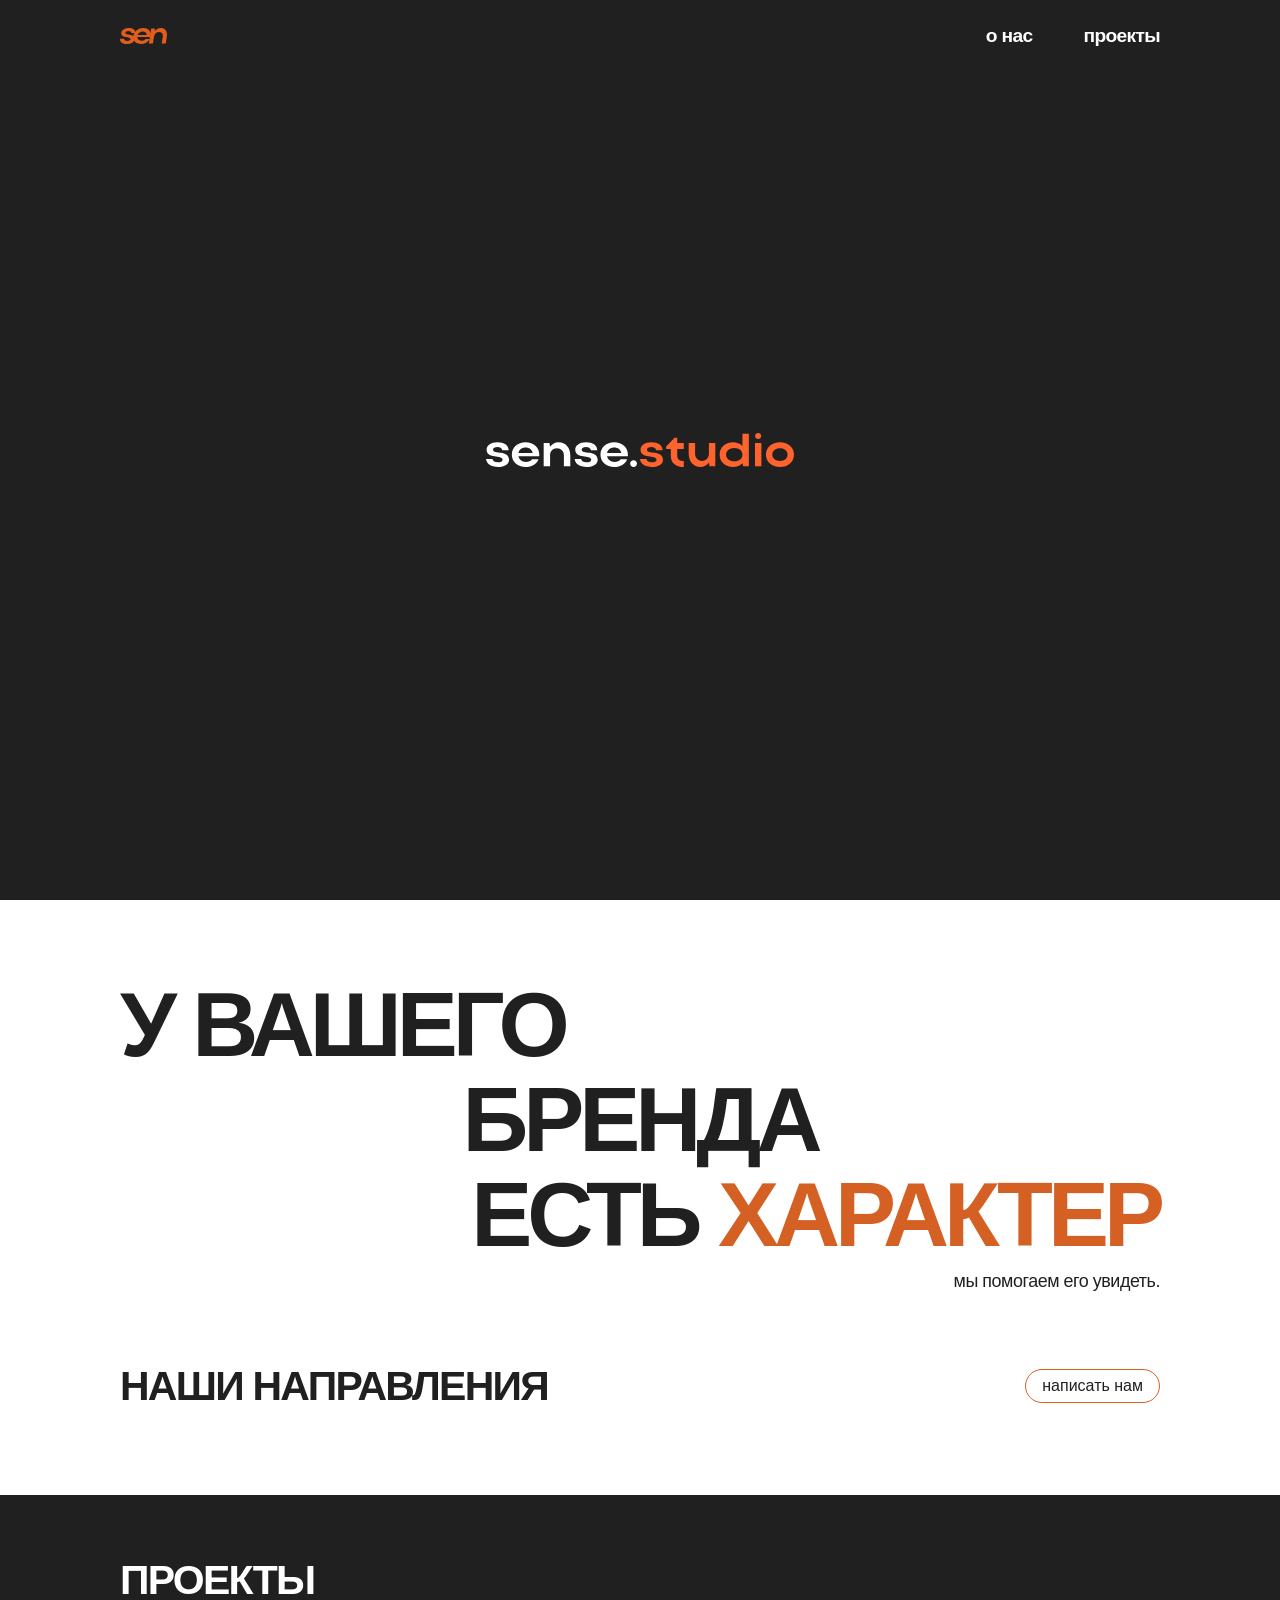
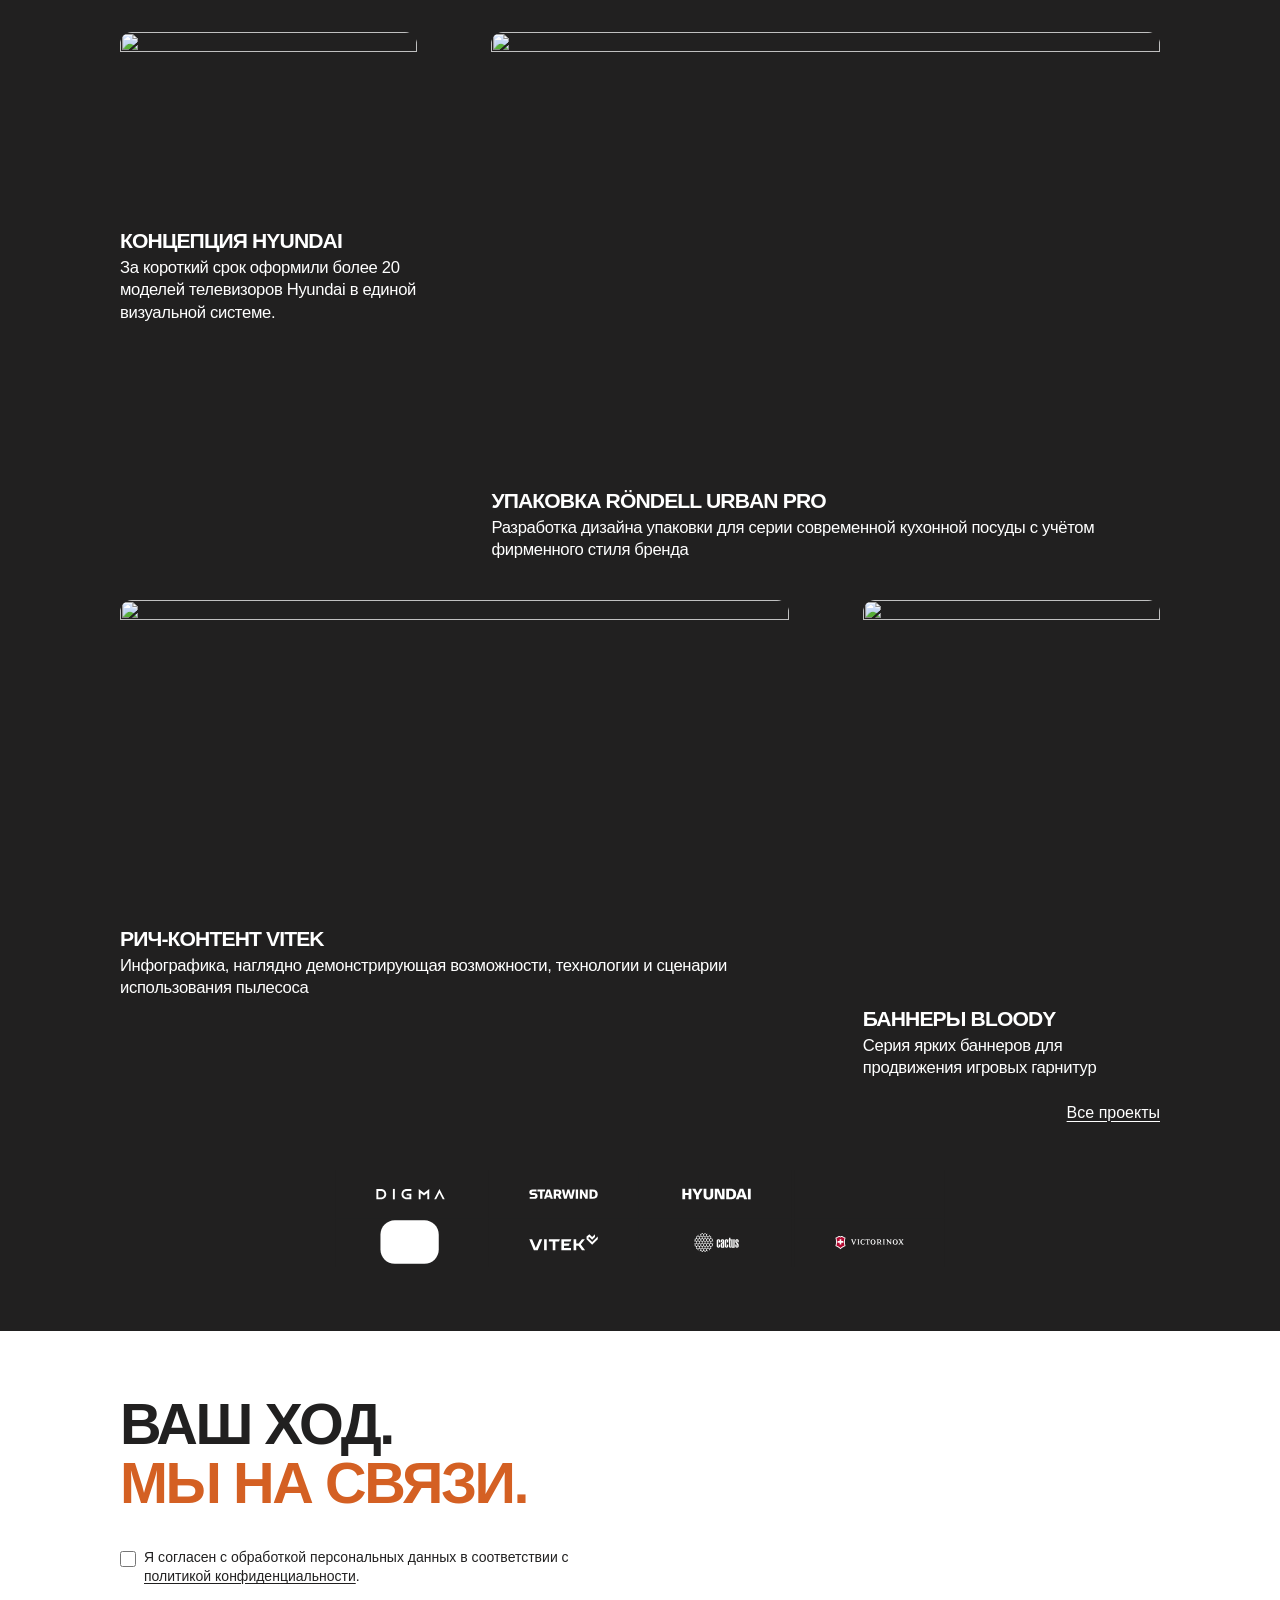
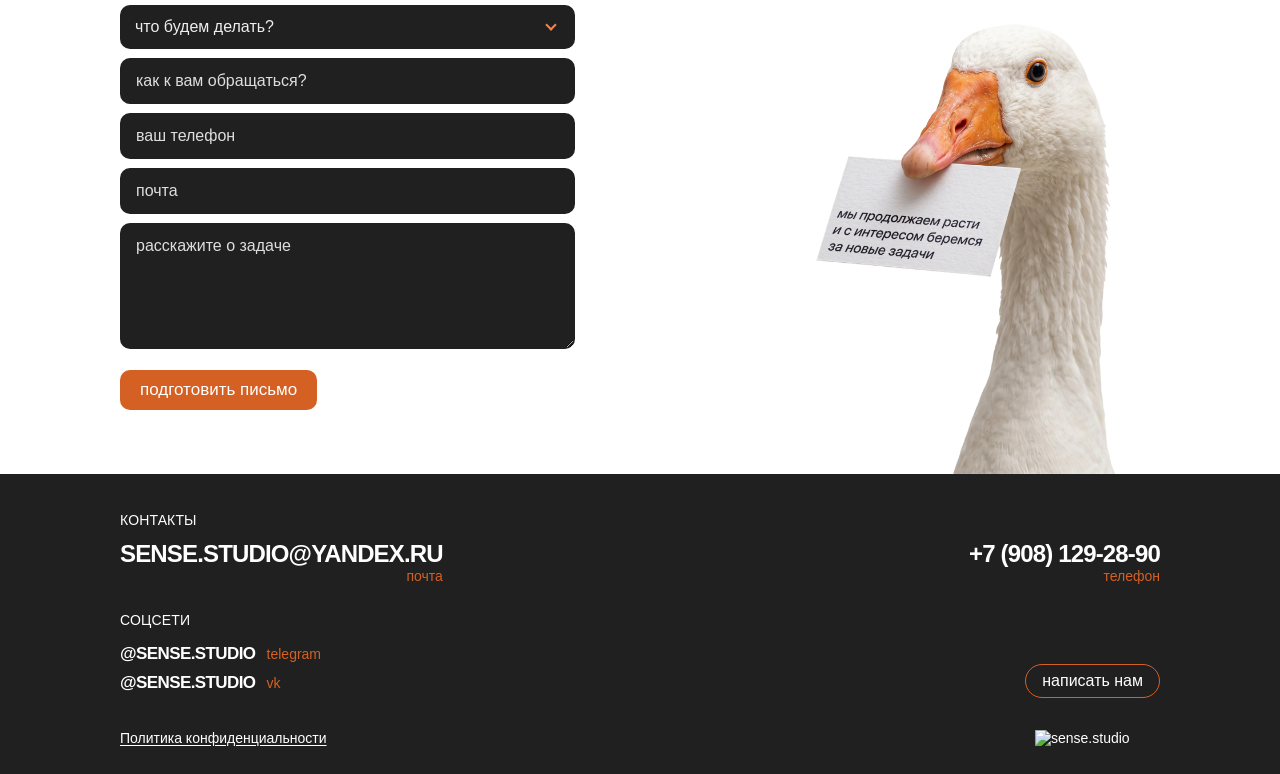
==== public/index.html @ 34e8b805 "Add project website" ====
<!doctype html>
<html lang="ru">
<head>
  <meta charset="utf-8">
  <meta name="viewport" content="width=device-width, initial-scale=1">
  <meta name="theme-color" content="#202020">
  <meta name="description" content="sense.studio — рекламный дизайн, инфографика, упаковка и визуальные коммуникации.">
  <title>sense.studio — дизайн-студия</title>
  <link rel="icon" href="assets/monogram.svg" type="image/svg+xml">
  <link rel="stylesheet" href="style.css">
  <link rel="stylesheet" href="/pages.css">
  <script type="module" src="/app.js"></script>
<link rel="stylesheet" href="/motion.css"><link rel="stylesheet" href="/controls-motion.css"><script type="module" src="/motion.js"></script></head>
<body>
  <main>
    <div class="hero" id="top">
      <header class="wrap topbar">
        <a href="#top" aria-label="sense.studio — в начало"><img class="monogram" src="assets/monogram.svg" alt="sen" width="72" height="32"></a>
        <nav aria-label="Основное меню"><a href="/about/">о нас</a><a href="/projects/">проекты</a></nav>
      </header>
      <h1><img class="wordmark" src="assets/wordmark.svg" width="333" height="56" alt="sense.studio"></h1>
    </div>

    <section class="wrap introduction" id="studio" aria-label="О студии">
      <h2>
        <span class="statement-line"><span class="statement-phrase">У вашего</span></span>
        <span class="statement-line"><span class="statement-phrase">бренда</span></span>
        <span class="statement-line"><span class="statement-phrase">есть <em>характер</em></span></span>
      </h2>
      <p class="statement-caption"><span class="statement-phrase">мы помогаем его увидеть.</span></p>
    </section>

    <section class="wrap directions" aria-labelledby="directions-title">
      <div class="section-head"><h2 id="directions-title">Наши направления</h2><a class="pill" href="#contact" data-open-contact>написать нам</a></div>
      <div class="service-grid" id="service-list"></div>
    </section>

    <section class="projects dark" id="projects" aria-labelledby="projects-title">
      <div class="wrap"><h2 id="projects-title">Проекты</h2>
        <div class="project-grid"><article class="project"><a href="/projects/hyundai/"><span class="project-cover"><img loading="lazy" src="/assets/hyundai.webp" alt="" width="1350" height="844"></span><h3>Концепция Hyundai</h3></a><p>За короткий срок оформили более 20 моделей телевизоров Hyundai в единой визуальной системе.</p></article><article class="project"><a href="/projects/rondell/"><span class="project-cover"><img loading="lazy" src="/assets/rondell.webp" alt="" width="1350" height="900"></span><h3>Упаковка Röndell Urban Pro</h3></a><p>Разработка дизайна упаковки для серии современной кухонной посуды с учётом фирменного стиля бренда</p></article><article class="project"><a href="/projects/vitek/"><span class="project-cover"><img loading="lazy" src="/assets/vitek.webp" alt="" width="1350" height="637"></span><h3>Рич-контент VITEK</h3></a><p>Инфографика, наглядно демонстрирующая возможности, технологии и сценарии использования пылесоса</p></article><article class="project"><a href="/projects/bloody/"><span class="project-cover"><img loading="lazy" src="/assets/bloody.webp" alt="" width="958" height="1276"></span><h3>Баннеры Bloody</h3></a><p>Серия ярких баннеров для продвижения игровых гарнитур</p></article></div><a class="all-projects" href="/projects/">Все проекты</a>
        <img class="partners" src="assets/partners.svg" width="837" height="128" loading="lazy" alt="DIGMA, Starwind, Hyundai, Röndell, Parker, Vitek, Cactus, Victorinox">
      </div>
    </section>

    <section id="contact" class="contact">
      <div class="wrap contact-inner">
        <h2>Ваш ход.<br><em>Мы на связи.</em></h2>
        <form id="brief">
          <label class="consent"><input type="checkbox" required> <span>Я согласен с обработкой персональных данных в соответствии с <a href="/privacy/" target="_blank" rel="noopener">политикой конфиденциальности</a>.</span></label>
          <div class="service-picker" id="picker">
            <span class="sr-only" id="picker-label">Что будем делать?</span>
            <button type="button" class="picker-trigger" id="picker-trigger" role="combobox" aria-labelledby="picker-label picker-value" aria-controls="service-options" aria-expanded="false" aria-required="true"><span id="picker-value">что будем делать?</span><span class="picker-chevron" aria-hidden="true"></span></button>
            <input id="service" type="hidden" name="service">
            <ul id="service-options" role="listbox" aria-labelledby="picker-label" hidden></ul>
          </div><span class="field-error" id="service-error" role="alert" hidden>Выберите направление</span>
          <label><span class="sr-only">Имя</span><input name="name" autocomplete="name" placeholder="как к вам обращаться?" required></label>
          <label><span class="sr-only">Телефон</span><input name="phone" type="tel" autocomplete="tel" placeholder="ваш телефон"></label>
          <label><span class="sr-only">Почта</span><input name="email" type="email" autocomplete="email" placeholder="почта" required></label>
          <label><span class="sr-only">Задача</span><textarea name="message" rows="5" placeholder="расскажите о задаче" required></textarea></label>
          <button class="send" type="submit">подготовить письмо</button>
          <div class="email-draft" id="draft" hidden aria-live="polite">
            <a class="pill" id="open-email" href="mailto:sense.studio@yandex.ru">открыть в почте</a>
            <button type="button" class="pill" id="copy-email">скопировать текст</button>
          </div>
        </form>
        <img class="goose" src="assets/goose.webp" alt="Гусь с запиской о новых задачах" width="345" height="501" loading="lazy">
      </div>
    </section>
  </main>

  <footer class="dark"><div class="wrap"><p>Контакты</p><div class="contacts"><a href="mailto:sense.studio@yandex.ru">sense.studio@yandex.ru<small>почта</small></a><a href="tel:+79081292890">+7 (908) 129-28-90<small>телефон</small></a></div>
 <div class="foot-actions"><div><p>Соцсети</p><span class="social-line">@sense.studio <small>Telegram</small></span><span class="social-line">@sense.studio <small>VK</small></span></div><a class="pill" href="#contact" data-open-contact>написать нам</a></div>
 <div class="foot-base"><a href="/privacy/">Политика конфиденциальности</a><a href="/" aria-label="На главную"><img src="/assets/wordmark.svg" alt="sense.studio"></a></div></div></footer>

  <dialog id="detail" aria-labelledby="detail-title">
    <form method="dialog"><button class="close" aria-label="Закрыть">×</button></form>
    
    <div class="detail-body"><h2 id="detail-title"></h2><p id="detail-text"></p><div class="service-columns" id="detail-groups"></div><a class="pill" href="#contact" id="detail-contact">обсудить задачу</a></div>
  </dialog>
<dialog id="contact-popup" aria-labelledby="popup-title"><form method="dialog"><button class="close" aria-label="Закрыть">×</button></form><h2 id="popup-title">Ваш ход.<br><em>Мы на связи.</em></h2><div id="popup-form"></div><img class="popup-goose" src="/assets/goose.webp" alt="" width="1120" height="1608"></dialog>
</body>
</html>
---- public/style.css ----
:root {
  --ink: #212020;
  --orange: #d46023;
  --paper: #fff;
  --content: 1040px;
  --gap: clamp(12px, 1.8vw, 22px);
  font-family: -apple-system, BlinkMacSystemFont, "Helvetica Neue", Arial, sans-serif;
  color: var(--ink);
  background: var(--paper);
  scroll-behavior: smooth;
}
* { box-sizing: border-box }
body, h1, h2, h3, p, figure { margin: 0 }
img { display: block; max-width: 100%; height: auto }
button, input, textarea { font: inherit }
button { cursor: pointer; color: inherit }
a { color: inherit; text-decoration: none }
:focus-visible { outline: 2px solid #ec8b53; outline-offset: 3px }
[hidden] { display: none !important }
.wrap { width: min(84%, var(--content)); margin-inline: auto }
.dark, .hero { color: white; background: var(--ink) }
em { color: var(--orange); font-style: normal }
h1, h2, h3, .service-title { letter-spacing: -.042em; line-height: 1.03 }
h2, h3, .service-title { text-transform: uppercase }
h2 { font-size: clamp(28px, 3.2vw, 45px) }
.hero { position: relative; height: 100vh; height: 100dvh; display: grid; place-items: center }
.topbar, .site-header { display: flex; align-items: center; justify-content: space-between }
.topbar { position: absolute; inset: 25px 0 auto }
.site-header { min-height: 85px }
.monogram { width: clamp(37px, 3.7vw, 51px) }
nav { display: flex; align-items: center; gap: clamp(20px, 4vw, 55px); font-size: clamp(16px, 1.5vw, 21px); font-weight: 600; letter-spacing: -.035em }
nav a:hover, footer a:hover, .all-projects:hover { color: var(--orange) }
.wordmark { width: clamp(180px, 24vw, 330px) }
.introduction {
  padding-block: clamp(52px, 6vw, 83px) clamp(44px, 5.7vw, 75px);
  view-timeline-name: --statement;
}
.introduction h2 {
  display: grid;
  font-size: clamp(57px, 7.15vw, 98px);
  line-height: 1.04;
  font-weight: 790;
  letter-spacing: -.055em;
}
.statement-line, .statement-caption { clip-path: inset(0 -.12em) }
.statement-line { justify-self: start; --start: .06; --end: .26 }
.statement-line:nth-child(2) { justify-self: center; --start: .19; --end: .40 }
.statement-line:nth-child(3) { justify-self: end; --start: .33; --end: .55 }
.statement-caption {
  margin-top: .5em;
  text-align: right;
  font-size: clamp(15px, 1.4vw, 19px);
  letter-spacing: -.025em;
  --start: .47;
  --end: .59;
}
.statement-phrase { display: block }
@keyframes statement-rise {
  from { transform: translateY(105%); opacity: 0 }
  to { transform: translateY(0); opacity: 1 }
}
@media screen and (prefers-reduced-motion: no-preference) {
  @supports ((animation-timeline: --statement) and (animation-range: cover 6% cover 26%)) {
    .statement-phrase {
      animation: statement-rise 1s cubic-bezier(.22,.7,.25,1) both;
      animation-timeline: --statement;
      animation-range: cover calc(var(--start) * 100%) cover calc(var(--end) * 100%);
    }
  }
  .introduction.scroll-fallback .statement-phrase {
    animation: statement-rise 1s cubic-bezier(.22,.7,.25,1) both paused;
    animation-delay: calc(-1s * (var(--scroll) - var(--start)) / (var(--end) - var(--start)));
  }
}
.section-head { display: flex; align-items: center; justify-content: space-between; gap: 12px; margin-bottom: 24px }
.pill { display: inline-flex; align-items: center; justify-content: center; padding: 6px 16px; background: transparent; color: inherit; border: 1px solid var(--orange); border-radius: 100vmax; font-size: 16px; line-height: 1.25; white-space: nowrap }
.pill:hover, .send:hover { background: #ad481e; color: white }
.pill:focus-visible { outline: none; background: var(--orange); color: white }
.directions { padding-bottom: clamp(42px, 5vw, 70px) }
.service-grid { display: grid; grid-template-columns: repeat(100, minmax(0, 1fr)); row-gap: var(--gap) }
.service { border: 0; text-align: left; background: var(--ink); color: white; padding: 0; overflow: hidden; border-radius: 12px; display: flex; justify-content: space-between; height: clamp(118px, 13vw, 160px); grid-column: span 51 }
.service:nth-child(2) { grid-column: 54 / 101 }
.service:nth-child(3) { grid-column: 1 / 42 }
.service:nth-child(4) { grid-column: 45 / 101 }
.service:nth-child(5) { grid-column: 1 / 101 }
.service:nth-child(6) { grid-column: 1 / 51 }
.service:nth-child(7) { grid-column: 54 / 101 }
.service img { width: min(35%,130px); height: 100%; object-fit: cover; background: #eee }
.service-label { display: flex; flex-direction: column; justify-content: space-between; min-width: 0; padding: clamp(12px, 1.5vw, 20px) }
.service-title { font-size: clamp(18px, 2.25vw, 31px); font-weight: 700 }
.more { font-size: 16px; color: #ddd }
.more span { color: #e5844d }
.service:hover .more { color: white }
.projects { padding: clamp(40px, 5vw, 66px) 0 }
.project-grid { display: grid; grid-template-columns: repeat(14, minmax(0, 1fr)); gap: 38px 0; margin-top: 30px }
.project { grid-column: 1 / 5; min-width: 0 }
.project:nth-child(2) { grid-column: 6 / 15 }
.project:nth-child(3) { grid-column: 1 / 10 }
.project:nth-child(4) { grid-column: 11 / 15 }
.project a { display: block }
.project img { width: 100%; border-radius: 12px }
.project h3 { margin-top: 13px; font-size: clamp(17px, 1.65vw, 23px) }
.project a:hover h3 { text-decoration: underline; text-underline-offset: .15em }
.project p { margin-top: 5px; font-size: clamp(15px, 1.3vw, 17px); line-height: 1.34; letter-spacing: -.02em }
.all-projects { display: table; margin: 24px 0 0 auto; text-decoration: underline; text-underline-offset: .2em }
.partners { width: min(76%, 610px); margin: clamp(28px, 4vw, 48px) auto 0 }
.contact-inner { position: relative; padding-top: clamp(44px, 5vw, 70px); padding-bottom: clamp(45px, 5vw, 75px) }
.contact h2, #contact-popup h2 { font-size: clamp(37px, 4.5vw, 62px); margin-bottom: .6em }
#brief { position: relative; z-index: 1; width: min(58%, 455px); display: grid; gap: 9px; justify-items: start; font-size: 16px }
#brief label, .service-picker { width: 100% }
input:not([type=checkbox],[type=hidden]), textarea, .picker-trigger { display: block; width: 100%; padding: 12px 15px; color: white; background: var(--ink); border: 1px solid transparent; border-radius: 10px; outline: none; font-size: 16px; line-height: 1.25 }
input:not([type=checkbox]):focus-visible, textarea:focus-visible { border-color: var(--orange); outline: none }
textarea { resize: vertical; min-height: 100px }
input::placeholder, textarea::placeholder { color: #dedede; opacity: 1 }
.consent { display: flex; align-items: flex-start; gap: 8px; margin: 0 0 9px; font-size: 14px; line-height: 1.4 }
.consent input { margin: 3px 0 0; width: 16px; height: 16px; flex: none; accent-color: var(--orange) }
.consent a, .foot-base > a:first-child { text-decoration: underline; text-underline-offset: .15em }
.service-picker { position: relative }
.picker-trigger { display: flex; align-items: center; justify-content: space-between; text-align: left; color: #eee; border: 0 }
.picker-chevron { width: 8px; height: 8px; margin: -4px 5px 0 12px; border-right: 2px solid #f48648; border-bottom: 2px solid #f48648; transform: rotate(45deg) }
.picker-trigger:focus-visible { outline: 2px solid var(--orange); outline-offset: -2px }
.service-picker.open { z-index: 3 }
.service-picker.open .picker-trigger { border-radius: 10px 10px 0 0; outline: 0 }
.service-picker.open .picker-chevron { transform: rotate(225deg); margin-top: 3px }
#service-options { position: absolute; z-index: 4; left: 0; right: 0; top: calc(100% - 1px); list-style: none; background: var(--ink); color: #fff; padding: 2px 6px 7px; margin: 0; border-radius: 0 0 10px 10px; max-height: min(335px, 41svh); overflow-y: auto; overscroll-behavior: contain; scrollbar-width: thin; box-shadow: 0 12px 18px rgb(0 0 0 / 18%) }
#service-options li { display: flex; align-items: center; justify-content: space-between; gap: 8px; padding: 9px; border-radius: 5px; cursor: pointer }
#service-options li.active { background: #3a3837 }
#service-options li[aria-selected=true]::after { content: '✓'; color: #ff9a61 }
.field-error { color: #a43008; font-size: 14px }
.send { background: var(--orange); border: 0; border-radius: 10px; color: white; padding: 10px 20px; font-size: 17px; margin-top: 12px }
.email-draft { display: flex; flex-wrap: wrap; gap: 8px }
.goose { position: absolute; width: min(40%, 320px); bottom: 0; right: 3% }
footer { padding: 38px 0 28px }
footer p { text-transform: uppercase; margin-bottom: 12px; font-size: 14px; letter-spacing: .01em }
.contacts, .foot-actions, .foot-base { display: flex; align-items: start; gap: 22px; justify-content: space-between }
.contacts a, .social-line { text-transform: uppercase; font-weight: 650; font-size: clamp(17px, 1.9vw, 24px); letter-spacing: -.035em }
.contacts small, .social-line small { color: var(--orange); text-transform: lowercase; font-weight: 400; font-size: 14px; letter-spacing: 0 }
.contacts small { display: block; text-align: right }
.social-line { display: block; font-size: 17px; line-height: 1.7 }
.social-line small { margin-left: .5em }
.foot-actions { align-items: end; margin-top: 28px }
.foot-base { align-items: center; margin-top: 32px; font-size: 14px }
.foot-base img { width: 125px }
.light-footer { color: var(--ink); background: white }
dialog { width: min(660px, calc(100% - 28px)); max-height: 90svh; overflow-y: auto; padding: 0; background: var(--ink); color: white; border: 0; border-radius: 14px }
dialog::backdrop { background: rgb(0 0 0 / 58%) }
body:has(dialog[open]) { overflow: hidden }
.close { position: absolute; z-index: 3; right: 12px; top: 9px; width: 42px; height: 42px; padding: 0; font-size: 32px; font-weight: 300; line-height: 1; background: transparent; color: var(--orange); border: 0 }
.detail-body { padding: clamp(20px, 3.3vw, 40px) }
.detail-body > h2 { font-size: clamp(23px, 2.4vw, 34px); padding-right: 32px; color: #f27b3e }
.detail-body > p { margin: 16px 0 22px; font-size: 16px; line-height: 1.4; color: #ddd }
.service-columns { display: grid; grid-template-columns: 1fr 1fr; gap: 22px 18px }
.service-columns h3 { font-size: 17px; line-height: 1.15; letter-spacing: -.02em }
.service-columns ul { padding-inline-start: 1.2em; margin: 8px 0 0; font-size: 15px; line-height: 1.45 }
.detail-body .pill { margin-top: 24px }
#contact-popup { background: white; color: var(--ink); padding: clamp(20px, 3vw, 34px); width: min(760px, calc(100% - 28px)) }
#contact-popup h2 { font-size: clamp(31px, 3.3vw, 43px) }
#contact-popup #brief { width: 65% }
.popup-goose { position: absolute; bottom: 0; right: 0; width: 32%; pointer-events: none }
.sr-only { position: absolute; width: 1px; height: 1px; padding: 0; margin: -1px; overflow: hidden; clip-path: inset(50%); white-space: nowrap }
@media (max-width: 680px) {
  .wrap { width: 90% }
  .topbar { top: 14px }
  .site-header { min-height: 60px }
  nav { font-size: 16px; gap: 16px }
  .monogram { width: 35px }
  .wordmark { width: min(56vw, 260px) }
  .introduction { padding: 44px 0 }
  .introduction h2 { font-size: clamp(34px, 10.6vw, 68px) }
  .section-head { flex-wrap: wrap; gap: 9px }
  .section-head h2 { font-size: clamp(23px, 5.6vw, 33px) }
  .section-head .pill { font-size: 14px; padding: 5px 11px }
  .service-grid { grid-template-columns: 1fr 1fr; gap: 8px }
  .service:nth-child(n) { grid-column: auto; height: clamp(100px, 23vw, 135px); border-radius: 8px }
  .service:nth-child(5) { grid-column: span 2 }
  .service-label { padding: 9px }
  .service-title { font-size: clamp(14px, 3.6vw, 21px); overflow-wrap: anywhere }
  .service img { width: 28% }
  .more { font-size: 13px }
  .project-grid { grid-template-columns: 1fr 1fr; gap: 22px 12px }
  .project:nth-child(n) { grid-column: auto }
  .project h3 { font-size: 16px }
  .project p { font-size: 14px }
  .partners { width: 86%; margin-top: 28px }
  .contact-inner { padding-bottom: 0 }
  #brief, #contact-popup #brief { width: 100% }
  .goose { position: static; width: 37%; margin: 10px 0 0 auto }
  .popup-goose { display: none }
  .contacts { flex-direction: column; gap: 12px }
  .contacts small { text-align: left }
  .foot-base { flex-wrap: wrap }
  .service-columns { grid-template-columns: 1fr }
}
@media (prefers-reduced-motion: reduce) { :root { scroll-behavior: auto } }
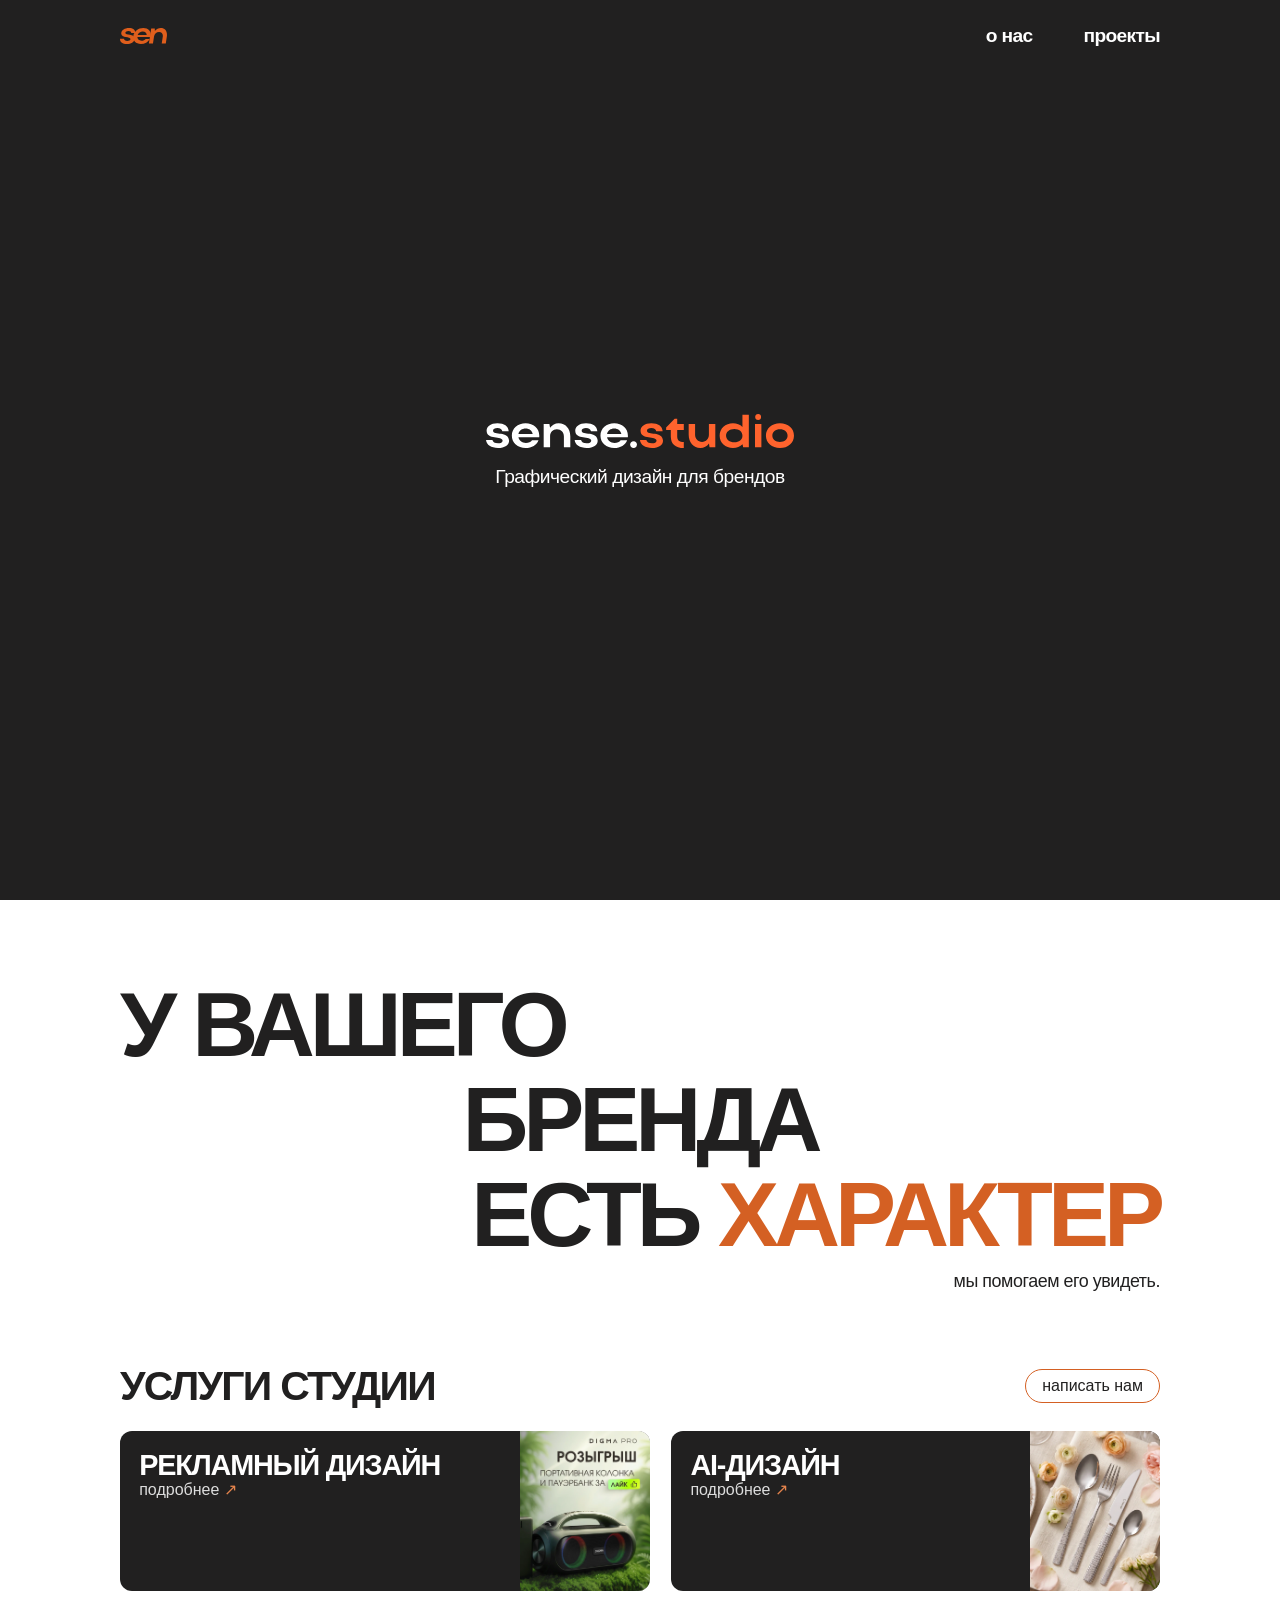
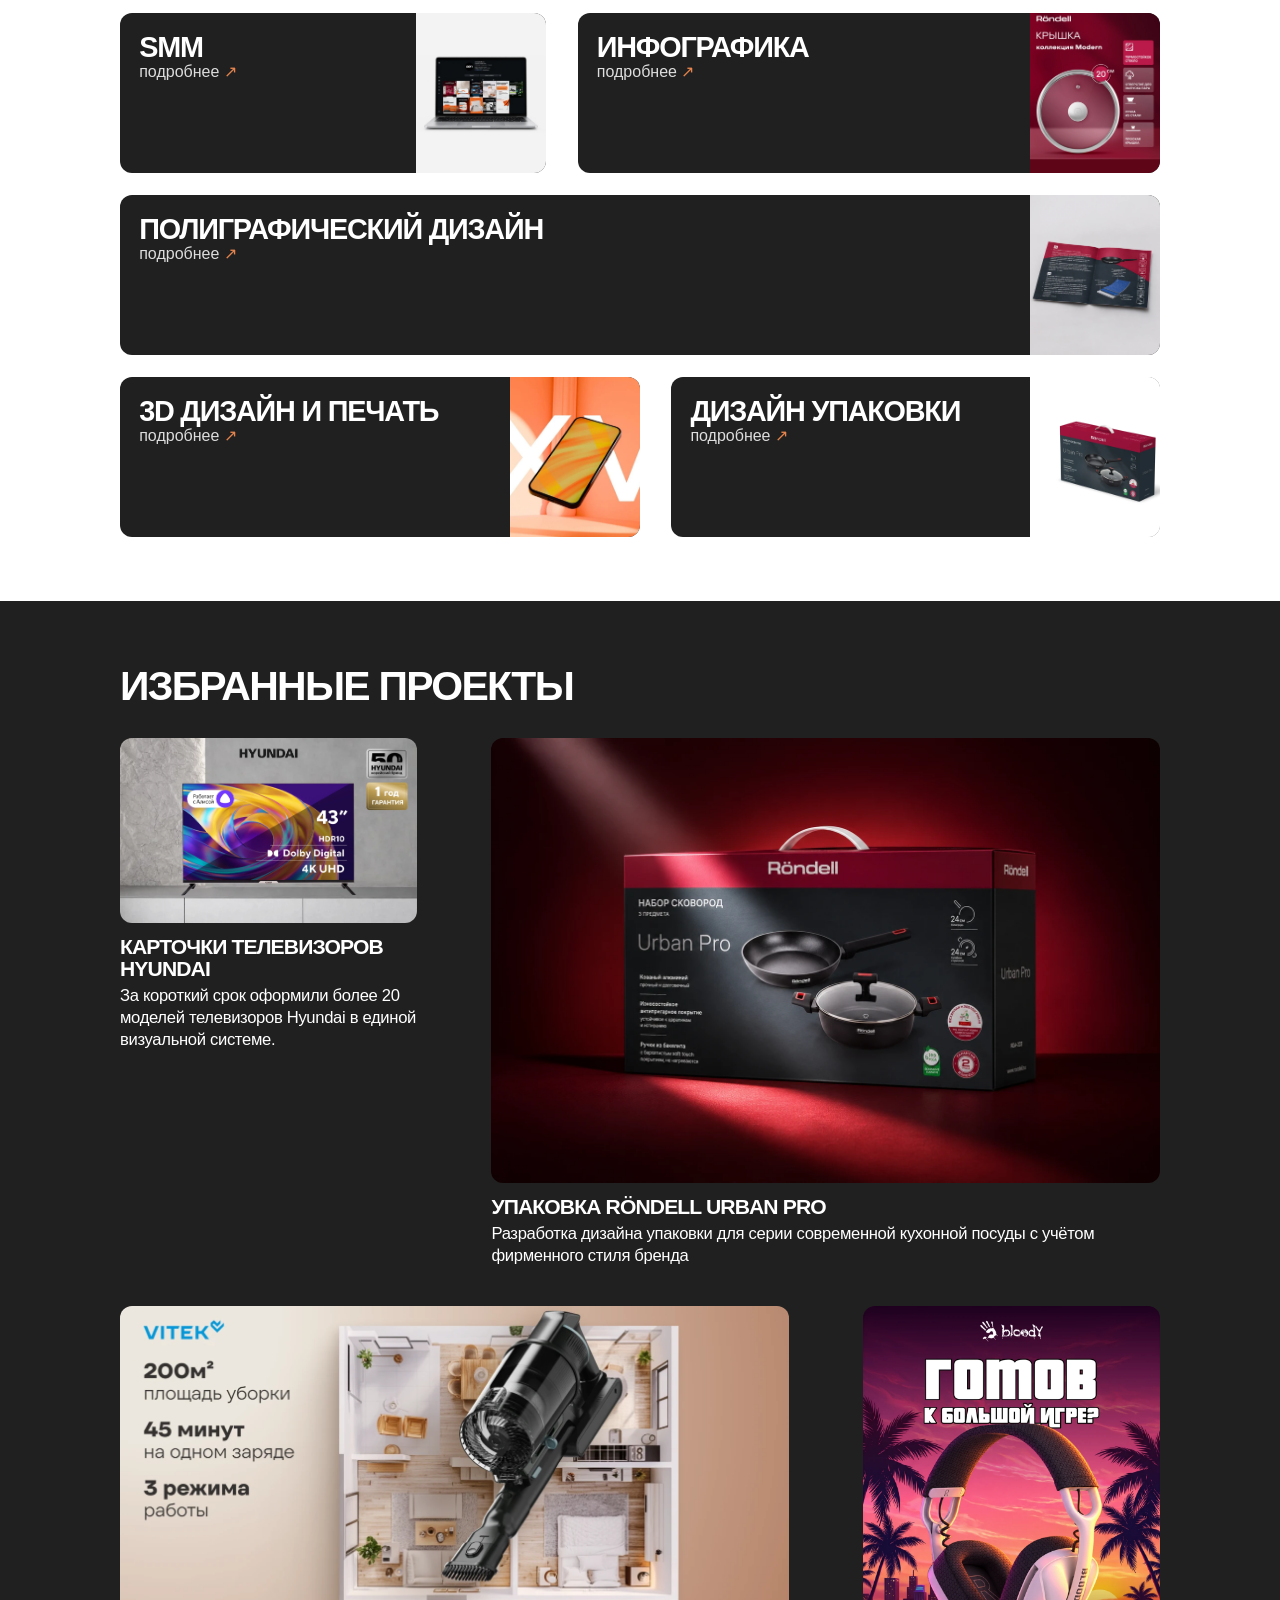
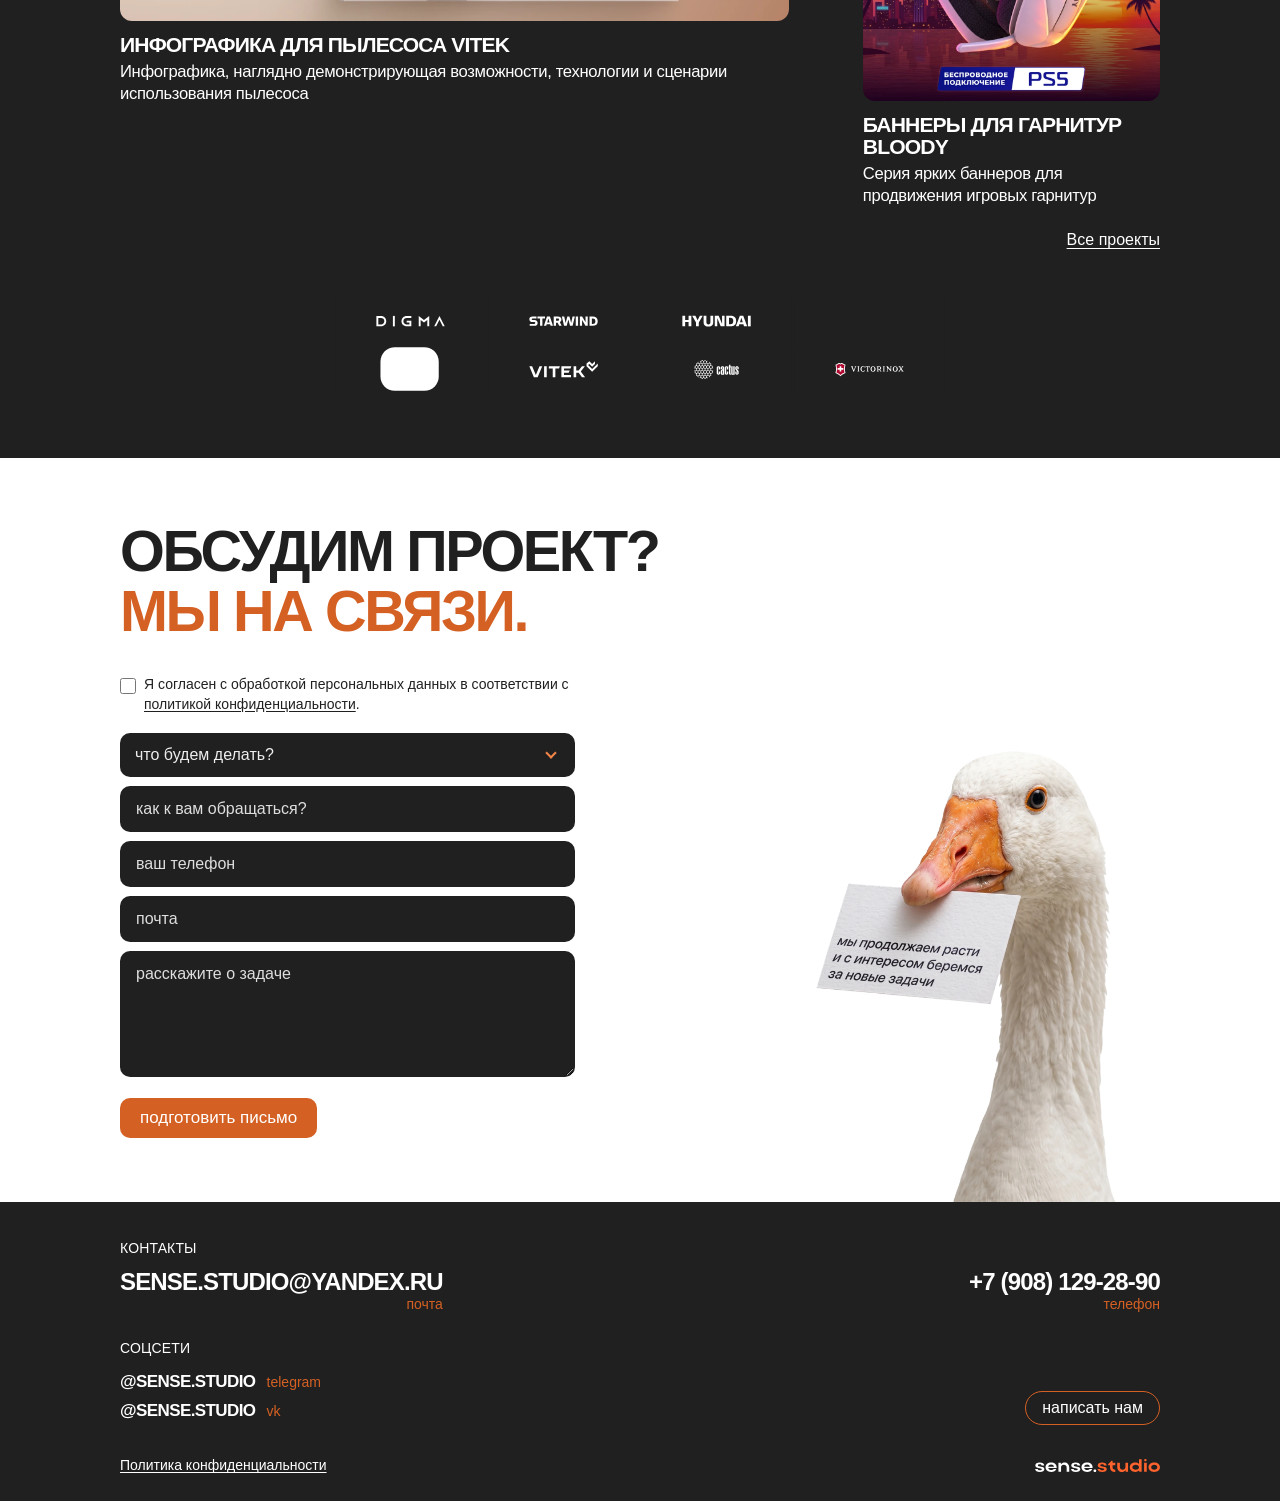
==== commit b6b0be8c: "Publish the current site on GitHub Pages from main" ====
--- a/public/index.html
+++ b/public/index.html
@@ -4,21 +4,46 @@
   <meta charset="utf-8">
   <meta name="viewport" content="width=device-width, initial-scale=1">
   <meta name="theme-color" content="#202020">
-  <meta name="description" content="sense.studio — рекламный дизайн, инфографика, упаковка и визуальные коммуникации.">
-  <title>sense.studio — дизайн-студия</title>
+  <title>Графический дизайн для брендов — sense.studio</title>
+  <meta name="description" content="Разрабатываем упаковку и фирменный стиль, оформляем рекламу и карточки для маркетплейсов. Посмотрите работы sense.studio и обсудите свой проект с командой.">
+  <link rel="canonical" href="https://sensestudio.ru/">
+  <meta property="og:type" content="website">
+  <meta property="og:locale" content="ru_RU">
+  <meta property="og:site_name" content="sense.studio">
+  <meta property="og:url" content="https://sensestudio.ru/">
+  <meta property="og:title" content="Графический дизайн для брендов — sense.studio">
+  <meta property="og:description" content="Разрабатываем упаковку и фирменный стиль, оформляем рекламу и карточки для маркетплейсов. Посмотрите работы sense.studio и обсудите свой проект с командой.">
+  <meta property="og:image" content="https://sensestudio.ru/assets/share/home.jpg">
+  <meta property="og:image:type" content="image/jpeg">
+  <meta property="og:image:width" content="1200">
+  <meta property="og:image:height" content="630">
+  <meta property="og:image:alt" content="Гусь с запиской рядом с логотипом sense.studio и надписью «Дизайн для брендов».">
+  <meta name="twitter:card" content="summary_large_image">
+  <meta name="twitter:title" content="Графический дизайн для брендов — sense.studio">
+  <meta name="twitter:description" content="Разрабатываем упаковку и фирменный стиль, оформляем рекламу и карточки для маркетплейсов. Посмотрите работы sense.studio и обсудите свой проект с командой.">
+  <meta name="twitter:image" content="https://sensestudio.ru/assets/share/home.jpg">
+  <meta name="twitter:image:alt" content="Гусь с запиской рядом с логотипом sense.studio и надписью «Дизайн для брендов».">
   <link rel="icon" href="assets/monogram.svg" type="image/svg+xml">
   <link rel="stylesheet" href="style.css">
-  <link rel="stylesheet" href="/pages.css">
-  <script type="module" src="/app.js"></script>
-<link rel="stylesheet" href="/motion.css"><link rel="stylesheet" href="/controls-motion.css"><script type="module" src="/motion.js"></script></head>
+  <link rel="stylesheet" href="pages.css">
+  <script type="module" src="app.js"></script>
+<link rel="stylesheet" href="motion.css">
+  <link rel="stylesheet" href="controls-motion.css">
+  <script type="module" src="motion.js"></script>
+</head>
 <body>
+  <header class="site-header site-header--home">
+    <div class="wrap">
+      <a href="#top" aria-label="sense.studio — в начало"><img class="monogram" src="assets/monogram.svg" width="117" height="39" alt="sen"></a>
+      <nav aria-label="Основное меню">
+        <a href="about/">о нас</a>
+        <a href="projects/">проекты</a>
+      </nav>
+    </div>
+  </header>
   <main>
     <div class="hero" id="top">
-      <header class="wrap topbar">
-        <a href="#top" aria-label="sense.studio — в начало"><img class="monogram" src="assets/monogram.svg" alt="sen" width="72" height="32"></a>
-        <nav aria-label="Основное меню"><a href="/about/">о нас</a><a href="/projects/">проекты</a></nav>
-      </header>
-      <h1><img class="wordmark" src="assets/wordmark.svg" width="333" height="56" alt="sense.studio"></h1>
+      <h1><img class="wordmark" src="assets/wordmark.svg" width="614" height="68" alt="sense.studio"><span>Графический дизайн для брендов</span></h1>
     </div>
 
     <section class="wrap introduction" id="studio" aria-label="О студии">
@@ -31,22 +56,22 @@
     </section>
 
     <section class="wrap directions" aria-labelledby="directions-title">
-      <div class="section-head"><h2 id="directions-title">Наши направления</h2><a class="pill" href="#contact" data-open-contact>написать нам</a></div>
+      <div class="section-head"><h2 id="directions-title">Услуги студии</h2><a class="pill" href="#contact" data-open-contact>написать нам</a></div>
       <div class="service-grid" id="service-list"></div>
     </section>
 
     <section class="projects dark" id="projects" aria-labelledby="projects-title">
-      <div class="wrap"><h2 id="projects-title">Проекты</h2>
-        <div class="project-grid"><article class="project"><a href="/projects/hyundai/"><span class="project-cover"><img loading="lazy" src="/assets/hyundai.webp" alt="" width="1350" height="844"></span><h3>Концепция Hyundai</h3></a><p>За короткий срок оформили более 20 моделей телевизоров Hyundai в единой визуальной системе.</p></article><article class="project"><a href="/projects/rondell/"><span class="project-cover"><img loading="lazy" src="/assets/rondell.webp" alt="" width="1350" height="900"></span><h3>Упаковка Röndell Urban Pro</h3></a><p>Разработка дизайна упаковки для серии современной кухонной посуды с учётом фирменного стиля бренда</p></article><article class="project"><a href="/projects/vitek/"><span class="project-cover"><img loading="lazy" src="/assets/vitek.webp" alt="" width="1350" height="637"></span><h3>Рич-контент VITEK</h3></a><p>Инфографика, наглядно демонстрирующая возможности, технологии и сценарии использования пылесоса</p></article><article class="project"><a href="/projects/bloody/"><span class="project-cover"><img loading="lazy" src="/assets/bloody.webp" alt="" width="958" height="1276"></span><h3>Баннеры Bloody</h3></a><p>Серия ярких баннеров для продвижения игровых гарнитур</p></article></div><a class="all-projects" href="/projects/">Все проекты</a>
+      <div class="wrap"><h2 id="projects-title">Избранные проекты</h2>
+        <div class="project-grid"><article class="project"><a href="projects/hyundai/"><span class="project-cover"><img loading="lazy" src="assets/hyundai.webp" alt="" width="1350" height="844"></span><h3>Карточки телевизоров Hyundai</h3></a><p>За короткий срок оформили более 20 моделей телевизоров Hyundai в единой визуальной системе.</p></article><article class="project"><a href="projects/rondell/"><span class="project-cover"><img loading="lazy" src="assets/rondell.webp" alt="" width="1350" height="900"></span><h3>Упаковка Röndell Urban Pro</h3></a><p>Разработка дизайна упаковки для серии современной кухонной посуды с учётом фирменного стиля бренда</p></article><article class="project"><a href="projects/vitek/"><span class="project-cover"><img loading="lazy" src="assets/vitek.webp" alt="" width="1350" height="637"></span><h3>Инфографика для пылесоса VITEK</h3></a><p>Инфографика, наглядно демонстрирующая возможности, технологии и сценарии использования пылесоса</p></article><article class="project"><a href="projects/bloody/"><span class="project-cover"><img loading="lazy" src="assets/bloody.webp" alt="" width="958" height="1276"></span><h3>Баннеры для гарнитур Bloody</h3></a><p>Серия ярких баннеров для продвижения игровых гарнитур</p></article></div><a class="all-projects" href="projects/">Все проекты</a>
         <img class="partners" src="assets/partners.svg" width="837" height="128" loading="lazy" alt="DIGMA, Starwind, Hyundai, Röndell, Parker, Vitek, Cactus, Victorinox">
       </div>
     </section>
 
     <section id="contact" class="contact">
       <div class="wrap contact-inner">
-        <h2>Ваш ход.<br><em>Мы на связи.</em></h2>
+        <h2>Обсудим проект?<br><em>Мы на связи.</em></h2>
         <form id="brief">
-          <label class="consent"><input type="checkbox" required> <span>Я согласен с обработкой персональных данных в соответствии с <a href="/privacy/" target="_blank" rel="noopener">политикой конфиденциальности</a>.</span></label>
+          <label class="consent"><input type="checkbox" required> <span>Я согласен с обработкой персональных данных в соответствии с <a href="privacy/" target="_blank" rel="noopener">политикой конфиденциальности</a>.</span></label>
           <div class="service-picker" id="picker">
             <span class="sr-only" id="picker-label">Что будем делать?</span>
             <button type="button" class="picker-trigger" id="picker-trigger" role="combobox" aria-labelledby="picker-label picker-value" aria-controls="service-options" aria-expanded="false" aria-required="true"><span id="picker-value">что будем делать?</span><span class="picker-chevron" aria-hidden="true"></span></button>
@@ -70,14 +95,14 @@
 
   <footer class="dark"><div class="wrap"><p>Контакты</p><div class="contacts"><a href="mailto:sense.studio@yandex.ru">sense.studio@yandex.ru<small>почта</small></a><a href="tel:+79081292890">+7 (908) 129-28-90<small>телефон</small></a></div>
  <div class="foot-actions"><div><p>Соцсети</p><span class="social-line">@sense.studio <small>Telegram</small></span><span class="social-line">@sense.studio <small>VK</small></span></div><a class="pill" href="#contact" data-open-contact>написать нам</a></div>
- <div class="foot-base"><a href="/privacy/">Политика конфиденциальности</a><a href="/" aria-label="На главную"><img src="/assets/wordmark.svg" alt="sense.studio"></a></div></div></footer>
+ <div class="foot-base"><a href="privacy/">Политика конфиденциальности</a><a href="./" aria-label="На главную"><img src="assets/wordmark.svg" alt="sense.studio"></a></div></div></footer>
 
   <dialog id="detail" aria-labelledby="detail-title">
     <form method="dialog"><button class="close" aria-label="Закрыть">×</button></form>
     
-    <div class="detail-body"><h2 id="detail-title"></h2><p id="detail-text"></p><div class="service-columns" id="detail-groups"></div><a class="pill" href="#contact" id="detail-contact">обсудить задачу</a></div>
+    <div class="detail-body"><h2 id="detail-title">Услуги студии</h2><p id="detail-text"></p><div class="service-columns" id="detail-groups"></div><a class="pill" href="#contact" id="detail-contact">обсудить задачу</a></div>
   </dialog>
-<dialog id="contact-popup" aria-labelledby="popup-title"><form method="dialog"><button class="close" aria-label="Закрыть">×</button></form><h2 id="popup-title">Ваш ход.<br><em>Мы на связи.</em></h2><div id="popup-form"></div><img class="popup-goose" src="/assets/goose.webp" alt="" width="1120" height="1608"></dialog>
+<dialog id="contact-popup" aria-labelledby="popup-title"><form method="dialog"><button class="close" aria-label="Закрыть">×</button></form><h2 id="popup-title">Ваш ход.<br><em>Мы на связи.</em></h2><div id="popup-form"></div><img class="popup-goose" src="assets/goose.webp" alt="" width="1120" height="1608"></dialog>
 </body>
 </html>
 
--- a/public/style.css
+++ b/public/style.css
@@ -24,13 +24,16 @@
 h2, h3, .service-title { text-transform: uppercase }
 h2 { font-size: clamp(28px, 3.2vw, 45px) }
 .hero { position: relative; height: 100vh; height: 100dvh; display: grid; place-items: center }
-.topbar, .site-header { display: flex; align-items: center; justify-content: space-between }
-.topbar { position: absolute; inset: 25px 0 auto }
-.site-header { min-height: 85px }
+.site-header { padding-block: 25px; color: white; background: var(--ink) }
+.site-header > .wrap { display: flex; align-items: center; justify-content: space-between }
+.site-header--home { position: absolute; inset: 0 0 auto; z-index: 1 }
 .monogram { width: clamp(37px, 3.7vw, 51px) }
+.site-header:not(.site-header--home) .monogram { filter: brightness(0) invert(1) }
 nav { display: flex; align-items: center; gap: clamp(20px, 4vw, 55px); font-size: clamp(16px, 1.5vw, 21px); font-weight: 600; letter-spacing: -.035em }
 nav a:hover, footer a:hover, .all-projects:hover { color: var(--orange) }
-.wordmark { width: clamp(180px, 24vw, 330px) }
+.hero h1 { text-align: center }
+.hero h1 span { display: block; margin-top: 1em; font-size: clamp(16px, 1.5vw, 22px); font-weight: 500; letter-spacing: -.025em }
+.wordmark { width: clamp(180px, 24vw, 330px); margin-inline: auto }
 .introduction {
   padding-block: clamp(52px, 6vw, 83px) clamp(44px, 5.7vw, 75px);
   view-timeline-name: --statement;
@@ -99,8 +102,8 @@
 .project:nth-child(4) { grid-column: 11 / 15 }
 .project a { display: block }
 .project img { width: 100%; border-radius: 12px }
-.project h3 { margin-top: 13px; font-size: clamp(17px, 1.65vw, 23px) }
-.project a:hover h3 { text-decoration: underline; text-underline-offset: .15em }
+.project :is(h2, h3) { margin-top: 13px; font-size: clamp(17px, 1.65vw, 23px) }
+.project a:hover :is(h2, h3) { text-decoration: underline; text-underline-offset: .15em }
 .project p { margin-top: 5px; font-size: clamp(15px, 1.3vw, 17px); line-height: 1.34; letter-spacing: -.02em }
 .all-projects { display: table; margin: 24px 0 0 auto; text-decoration: underline; text-underline-offset: .2em }
 .partners { width: min(76%, 610px); margin: clamp(28px, 4vw, 48px) auto 0 }
@@ -160,8 +163,7 @@
 .sr-only { position: absolute; width: 1px; height: 1px; padding: 0; margin: -1px; overflow: hidden; clip-path: inset(50%); white-space: nowrap }
 @media (max-width: 680px) {
   .wrap { width: 90% }
-  .topbar { top: 14px }
-  .site-header { min-height: 60px }
+  .site-header { padding-block: 14px }
   nav { font-size: 16px; gap: 16px }
   .monogram { width: 35px }
   .wordmark { width: min(56vw, 260px) }
@@ -179,7 +181,7 @@
   .more { font-size: 13px }
   .project-grid { grid-template-columns: 1fr 1fr; gap: 22px 12px }
   .project:nth-child(n) { grid-column: auto }
-  .project h3 { font-size: 16px }
+  .project :is(h2, h3) { font-size: 16px }
   .project p { font-size: 14px }
   .partners { width: 86%; margin-top: 28px }
   .contact-inner { padding-bottom: 0 }
--- a/public/pages.css
+++ b/public/pages.css
@@ -0,0 +1,139 @@
+.catalog { padding: 18px 0 64px }
+.catalog-title { font-size: clamp(32px, 4vw, 56px); margin: .4em 0 .65em }
+.catalog-row { display: grid; grid-template-columns: minmax(0, .48fr) minmax(0, 1fr); align-items: start; gap: clamp(18px, 4vw, 52px); margin-bottom: clamp(24px, 3.8vw, 52px) }
+.catalog-row.layout-1, .catalog-row.layout-2, .catalog-row.layout-4 { grid-template-columns: minmax(0,1fr) minmax(0,.48fr) }
+.catalog-row .project { grid-column: auto }
+.catalog-row .project h2 { font-size: clamp(17px, 1.65vw, 22px) }
+.catalog-row .project img { transition: filter .18s ease }
+.catalog-row .project a:hover img { filter: brightness(.96) }
+.about p, .privacy p { font-size: clamp(16px, 1.4vw, 19px); line-height: 1.45; letter-spacing: -.02em }
+.about-heading { margin-top: clamp(26px, 4vw, 55px); font-size: clamp(18px, 2vw, 25px) }
+.about-title { margin: 24px 0 0; font-size: clamp(33px, 5vw, 65px); text-transform: uppercase }
+.about-title span { display: block }
+.about-title span:first-child { display: flex; justify-content: space-between }
+.about-title span + span { margin-top: .13em; text-align: center }
+.about-sub { text-align: center; margin: 7px auto 0 }
+.about-intro { margin: 80px 0 65px; max-width: 555px }
+.about-intro h2 { display: flex; align-items: baseline; gap: 8px; text-transform: none; font-size: 30px }
+.about-intro img { width: 145px }
+.about-intro p { margin-top: 8px }
+.story h2, .team-section > h2, .approach h2 { font-size: clamp(34px, 4.1vw, 56px) }
+.story-cols { display: grid; grid-template-columns: 1fr 1fr; gap: clamp(20px, 7vw, 94px); margin-top: 22px }
+.story-cols h3, .today h2 { font-size: 18px; margin-bottom: 6px }
+.bigger { text-align: right; padding: 45px 0 50px }
+.today { color: var(--ink); background: white; padding: 36px 0 }
+.today .wrap { max-width: 595px }
+.team-section { padding: 64px 0 0 }
+.team-section h2 em { display: inline-block; margin-left: 1.1em }
+.team-grid { margin-top: 27px; display: grid; grid-template-columns: 1fr 1fr; gap: 12px }
+.person { color: var(--ink); background: #f5f4f3; border-radius: 12px; padding: 16px; position: relative; overflow: hidden }
+.person:first-child { grid-column: span 2 }
+.person summary { display: flex; align-items: center; gap: 12px; list-style: none }
+.person summary::-webkit-details-marker { display: none }
+.person img { width: 70px; height: 74px; object-fit: contain; flex: none }
+.person summary span { display: grid; gap: 3px }
+.person strong { font-size: 22px; letter-spacing: -.035em }
+.person small { font-size: 14px; color: #675c56 }
+.person p { margin: 8px 0 0; font-size: 15px; line-height: 1.4 }
+.approach { padding-block: 62px }
+.approach > p { margin-top: 6px }
+.approach .partners { margin-top: 40px }
+.privacy { padding: 45px 0 65px }
+.privacy h1 { font-size: clamp(32px, 4vw, 52px); max-width: 870px; text-transform: uppercase; margin-bottom: 35px }
+.privacy h2 { font-size: 21px; text-transform: none; margin: 28px 0 9px }
+.privacy p { max-width: 850px; margin: 4px 0; font-size: 16px }
+.case-page { --board: #f3f3f3; background: var(--board) }
+.case-page.case-dark { --board: #212020; color: white }
+.case-hero { position: relative; color: white; isolation: isolate; overflow: hidden }
+.carousel-hero {
+  aspect-ratio: 8 / 5;
+  background: #292727 center / cover no-repeat;
+}
+.case-intro { position: absolute; top: 8%; left: 17%; width: 66%; text-align: center }
+.case-intro h1 { text-transform: uppercase; font-size: clamp(22px, 3.38vw, 84px) }
+.case-intro p { font-size: clamp(13px, 1.55vw, 38px); line-height: 1.15; margin-top: .15em; letter-spacing: -.025em }
+.carousel {
+  /* The cards occupy a band from y=246 to 1057 on the 1920 × 1200 artboard. */
+  position: absolute;
+  top: 20.5%;
+  width: 100%;
+  aspect-ratio: 1920 / 811;
+  isolation: isolate;
+  touch-action: pan-y;
+  --center-x: 34.167%;
+  --left-shift: -51.9%;
+  --right-shift: 51.9%;
+  --prev-x: 27.6%;
+  --next-x: 72.4%;
+}
+:is(.bloody, .vitek, .hyundai-oven) .carousel {
+  --center-x: 35.73%;
+  --left-shift: -47%;
+  --right-shift: 37.1%;
+  --prev-x: 32.3%;
+  --next-x: 70.83%;
+}
+.slide { position: absolute; height: 100%; width: 31.667%; top: 0; left: var(--center-x); object-fit: cover; border-radius: 1.87vw }
+.slide.left { transform: translate(var(--left-shift), -1.45%) scale(.84) }
+.slide.right { transform: translate(var(--right-shift), -1.45%) scale(.84) }
+.slide.outgoing { z-index: 1 }
+.slide.center { z-index: 2; transform: translate(0, 0) scale(1); box-shadow: 0 0 3.2vw rgb(32 13 13 / 65%) }
+@media (prefers-reduced-motion: no-preference) {
+  .slide { transition: transform 390ms cubic-bezier(.22,.72,.24,1) }
+}
+.carousel button { min-height: 32px; height: 2.5vw; min-width: 44px; width: 4vw; line-height: 1; background: white; color: var(--ink); border: 0; border-radius: 99px; position: absolute; z-index: 3; top: 50%; transform: translate(-50%,-50%); font-size: clamp(19px, 1.9vw, 40px); padding: 0 0 .1em }
+.carousel button:hover { background: #f7e5d9 }
+.carousel .prev { left: var(--prev-x) }
+.carousel .next { left: var(--next-x) }
+.brand-tab { position: absolute; bottom: -1px; left: 0; width: 100%; pointer-events: none }
+.full-art picture { display: block; width: 100% }
+.case-cover-title { padding: .8em 5vw; background: var(--board); color: var(--ink); text-align: center; font-size: clamp(22px, 3.38vw, 65px) }
+.case-board, .case-work { display: block; width: min(100%, 1120px); margin: 0 auto }
+.case-work-title { padding: 1em 5%; font-size: clamp(18px, 2vw, 28px); text-align: center }
+.case-board picture, .case-work picture { display: block }
+.case-page picture img { width: 100% }
+.case-work a { display: block; cursor: zoom-in }
+.case-links { justify-content: space-between; min-height: 74px; font-size: 16px }
+#zoom { width: min(1240px, 96vw); background: white }
+#zoom img { width: 100% }
+#zoom .close { position: sticky; float: right; top: 8px; margin: 8px 8px -50px 0; background: var(--ink); color: white; border-radius: 50% }
+@media (max-width: 680px) {
+  .catalog { padding-block: 14px 28px }
+  .catalog-row, .catalog-row.layout-1, .catalog-row.layout-2, .catalog-row.layout-4 { grid-template-columns: 1fr 1.4fr; gap: 12px }
+  .catalog-row.layout-1, .catalog-row.layout-2, .catalog-row.layout-4 { grid-template-columns: 1.4fr 1fr }
+  .catalog-row .project h2 { font-size: 15px }
+  .catalog-row .project p { font-size: 14px }
+  .about-title { margin-top: 18px }
+  .about-sub { text-align: left; margin-top: 12px }
+  .about-intro { margin: 48px 0 }
+  .story-cols { grid-template-columns: 1fr; gap: 16px }
+  .today .wrap { width: 90% }
+  .bigger { padding: 28px 0 }
+  .team-section { padding-top: 42px }
+  .team-grid { grid-template-columns: 1fr; gap: 8px }
+  .person:first-child { grid-column: auto }
+  .person { padding: 9px 12px }
+  .person summary { cursor: pointer }
+  .person summary::after { content: '+'; margin-left: auto; font-size: 24px; color: var(--orange) }
+  .person[open] summary::after { content: '−' }
+  .person img { width: 50px; height: 54px }
+  .person strong { font-size: 18px }
+  .person p { padding-bottom: 5px }
+  .approach, .privacy { padding-block: 36px }
+  .carousel-hero { aspect-ratio: auto; padding: 14px 0 7.5% }
+  .case-intro { position: static; width: 90%; margin: 0 auto 12px }
+  .case-intro h1 { font-size: clamp(18px, 4vw, 27px) }
+  .case-intro p { max-width: 40em; margin: 4px auto 0; font-size: clamp(12px, 2.6vw, 16px) }
+  .case-hero .carousel {
+    position: relative;
+    top: auto;
+    --center-x: 34.167%;
+    --left-shift: -65.8%;
+    --right-shift: 65.8%;
+    --prev-x: 23%;
+    --next-x: 77%;
+  }
+  .carousel button { min-width: 44px; min-height: 44px; background: transparent; padding: 0 }
+  .carousel button::before { content: ''; position: absolute; z-index: -1; inset: 10px 4px; background: white; border-radius: 99px }
+  .carousel button:hover { background: transparent }
+}
--- a/public/motion.css
+++ b/public/motion.css
@@ -0,0 +1,63 @@
+@keyframes block-enter {
+  from {
+    opacity: var(--reveal-opacity, .2);
+    translate: 0 var(--reveal-distance, 10px);
+  }
+  to { opacity: 1; translate: 0 0 }
+}
+
+@keyframes wordmark-enter {
+  from { opacity: 0; transform: translateY(68%) }
+  to { opacity: 1; transform: translateY(0) }
+}
+
+.project-cover { display: block; overflow: hidden; border-radius: 12px }
+.project-cover img { border-radius: 0 }
+
+@media screen and (prefers-reduced-motion: no-preference) {
+  :root { --enter-ease: cubic-bezier(.2,.72,.24,1) }
+  .hero h1 { clip-path: inset(-8% -2%) }
+  .hero .wordmark { animation: wordmark-enter 720ms var(--enter-ease) backwards }
+  .reveal-pending {
+    opacity: var(--reveal-opacity, .2);
+    translate: 0 var(--reveal-distance, 10px);
+  }
+  .reveal-pending:focus-within, dialog .reveal-pending { opacity: 1; translate: none }
+  .reveal-enter {
+    animation: block-enter var(--reveal-duration, 320ms) var(--enter-ease) var(--reveal-delay, 0ms) backwards;
+  }
+  .reveal-enter:focus-within, dialog .reveal-enter { animation: none }
+  .service:nth-child(2), .service:nth-child(4), .service:nth-child(7),
+  .project-grid .project:nth-child(even), .catalog-row .project + .project,
+  .story-cols > :nth-child(2) {
+    --reveal-delay: 35ms;
+  }
+  .team-grid .person { --reveal-distance: 0px; --reveal-opacity: .35 }
+  .partners, .case-board, .case-work {
+    --reveal-distance: 10px;
+    --reveal-opacity: .5;
+    --reveal-duration: 360ms;
+  }
+  .full-art > picture, .carousel { --reveal-opacity: 1; --reveal-distance: 6px }
+  .privacy, footer { --reveal-distance: 7px; --reveal-opacity: .6; --reveal-duration: 360ms }
+
+  .site-header nav a, .case-links a, footer a, .all-projects {
+    transition: color 160ms ease;
+  }
+  .pill, .send {
+    transition: background-color 160ms ease, color 160ms ease, scale 120ms ease;
+  }
+  .service { transition: scale 130ms ease }
+  .pill:active, .send:active, .service:active { scale: .985 }
+}
+
+@media screen and (hover: hover) and (pointer: fine) and (prefers-reduced-motion: no-preference) {
+  .project .project-cover img { transition: transform 450ms var(--enter-ease), filter 180ms ease }
+  .project a:is(:hover, :focus-visible) .project-cover img { transform: scale(1.035) }
+  .more span { display: inline-block; transition: transform 220ms var(--enter-ease) }
+  .service:is(:hover, :focus-visible) .more span { transform: translate(3px, -2px) }
+}
+
+@media (max-width: 680px) {
+  .story-cols > :nth-child(n) { --reveal-delay: 0ms }
+}
--- a/public/controls-motion.css
+++ b/public/controls-motion.css
@@ -0,0 +1,96 @@
+@media screen and (prefers-reduced-motion: no-preference) {
+  .picker-chevron {
+    transition: transform 160ms ease;
+  }
+
+  @supports (transition-behavior: allow-discrete) {
+    dialog {
+      opacity: 0;
+      transform: translateY(8px) scale(.99);
+      transition: opacity 160ms ease, transform 180ms ease-out,
+        display 180ms allow-discrete, overlay 180ms allow-discrete;
+    }
+
+    dialog[open] {
+      opacity: 1;
+      transform: none;
+    }
+
+    dialog::backdrop {
+      opacity: 0;
+      transition: opacity 160ms ease, display 180ms allow-discrete,
+        overlay 180ms allow-discrete;
+    }
+
+    dialog[open]::backdrop {
+      opacity: 1;
+    }
+
+    dialog:not([open]), dialog:not([open])::backdrop, #service-options[hidden] {
+      pointer-events: none;
+    }
+
+    /* A new modal takes over immediately when a service leads to the brief. */
+    body:has(dialog[open]) dialog:not([open]),
+    body:has(dialog[open]) dialog:not([open])::backdrop {
+      transition: none;
+    }
+
+    #service-options {
+      opacity: 1;
+      clip-path: inset(0 0 0 round 0 0 10px 10px);
+      transition: opacity 120ms ease, clip-path 160ms ease-out, display 160ms allow-discrete;
+    }
+
+    #service-options[hidden] {
+      opacity: 0;
+      clip-path: inset(0 0 85% round 0 0 10px 10px);
+    }
+
+    @starting-style {
+      dialog[open] {
+        opacity: 0;
+        transform: translateY(8px) scale(.99);
+      }
+
+      dialog[open]::backdrop { opacity: 0 }
+
+      #service-options:not([hidden]) {
+        opacity: 0;
+        clip-path: inset(0 0 85% round 0 0 10px 10px);
+      }
+    }
+  }
+
+  @supports not (transition-behavior: allow-discrete) {
+    dialog[open], #service-options:not([hidden]) {
+      animation: control-appear 160ms ease-out;
+    }
+  }
+}
+
+@keyframes control-appear {
+  from { opacity: 0; transform: translateY(4px) }
+  to { opacity: 1; transform: none }
+}
+
+@media screen and (max-width: 680px) and (prefers-reduced-motion: no-preference) {
+  @supports selector(details::details-content) and (interpolate-size: allow-keywords) {
+    .person::details-content {
+      interpolate-size: allow-keywords;
+      overflow: hidden;
+      block-size: 0;
+      opacity: 0;
+      transition: block-size 200ms ease, opacity 160ms ease, content-visibility 200ms allow-discrete;
+    }
+
+    .person[open]::details-content {
+      block-size: auto;
+      opacity: 1;
+    }
+  }
+
+  @supports not (selector(details::details-content) and (interpolate-size: allow-keywords)) {
+    .person[open] p { animation: control-appear 160ms ease-out }
+  }
+}
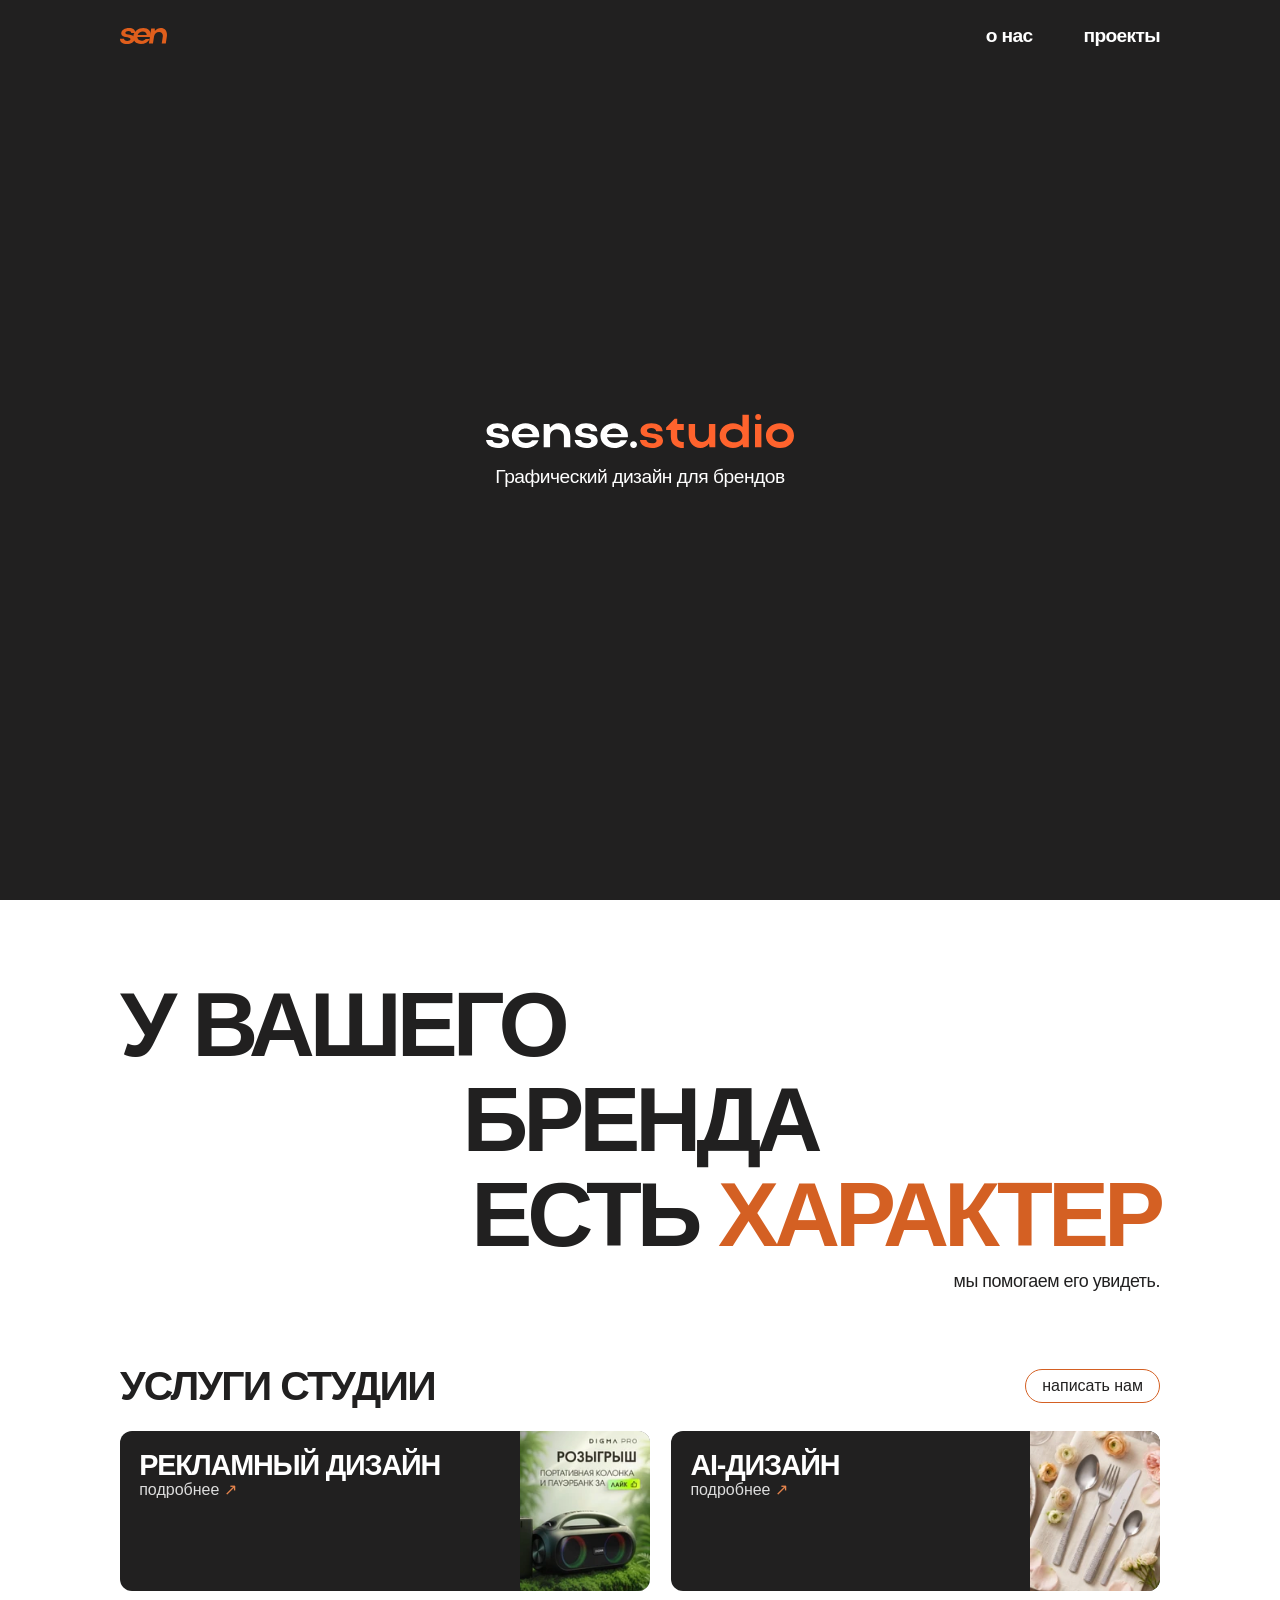
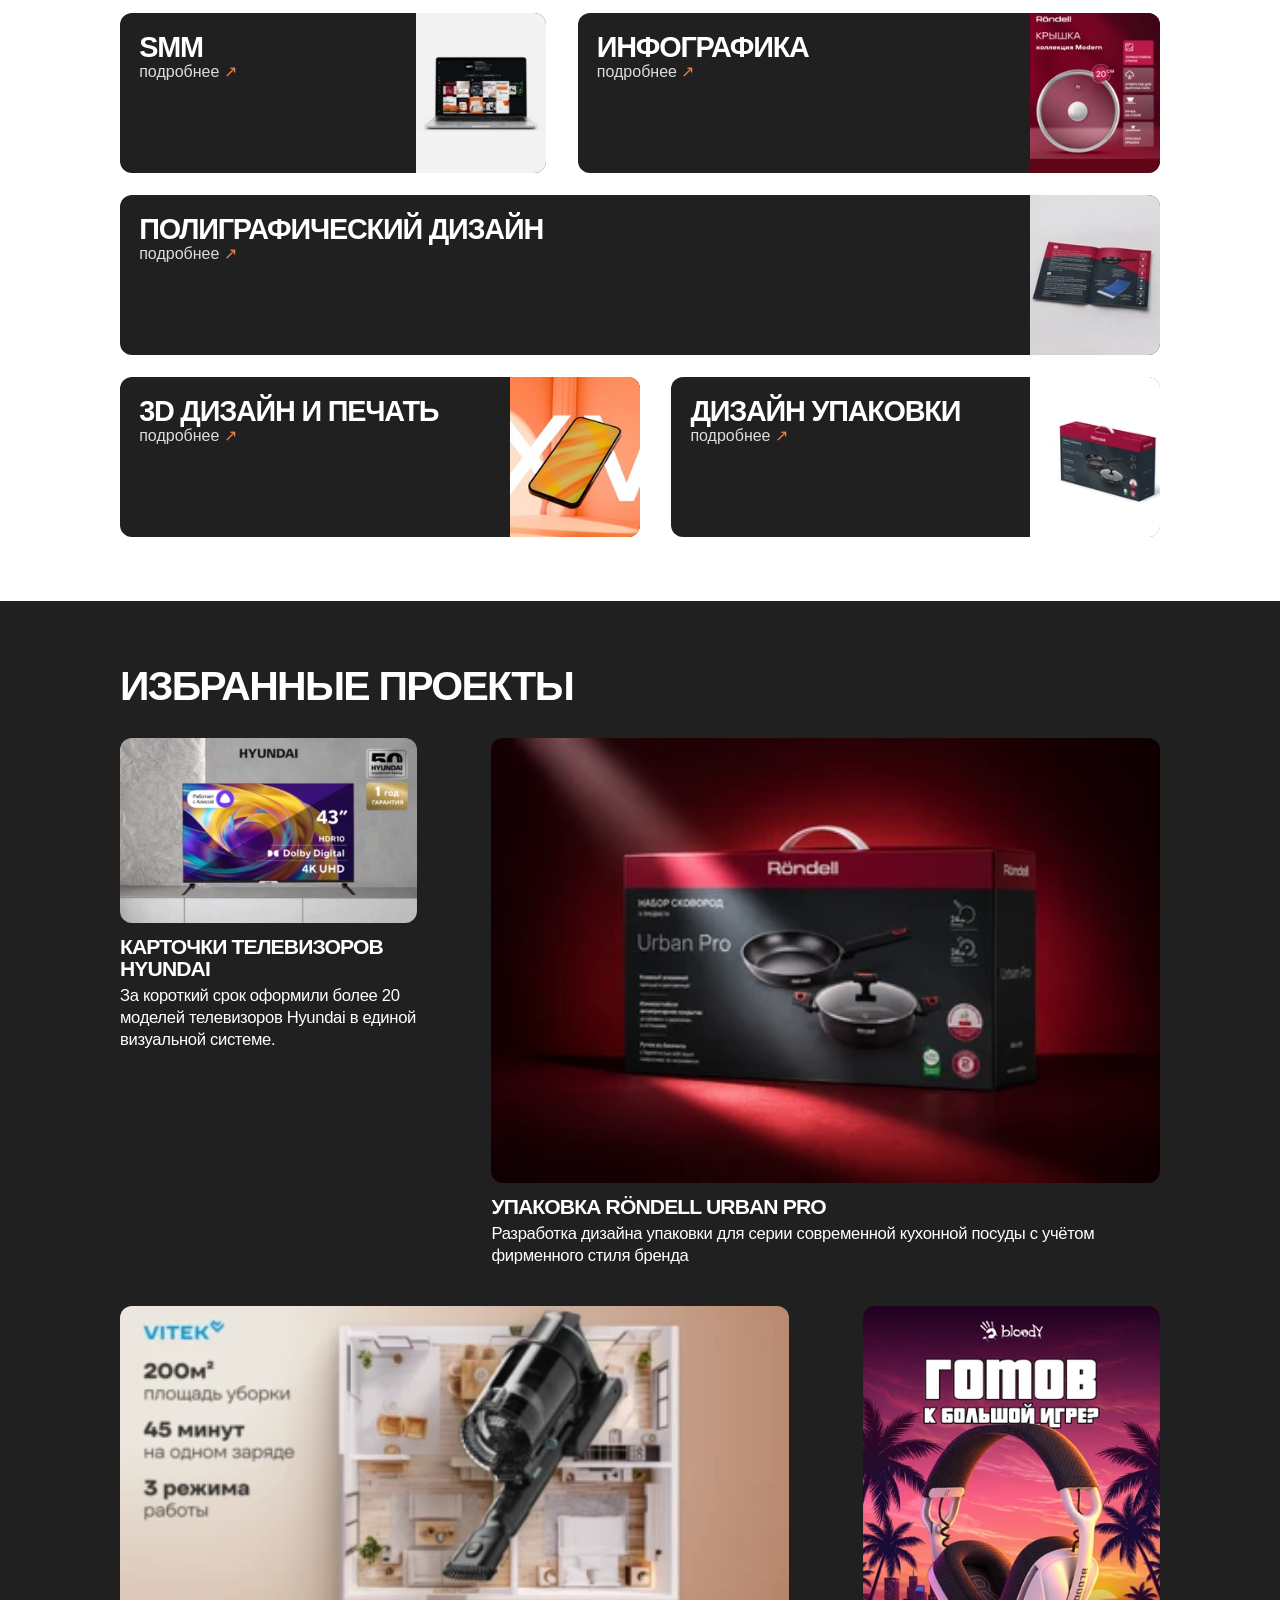
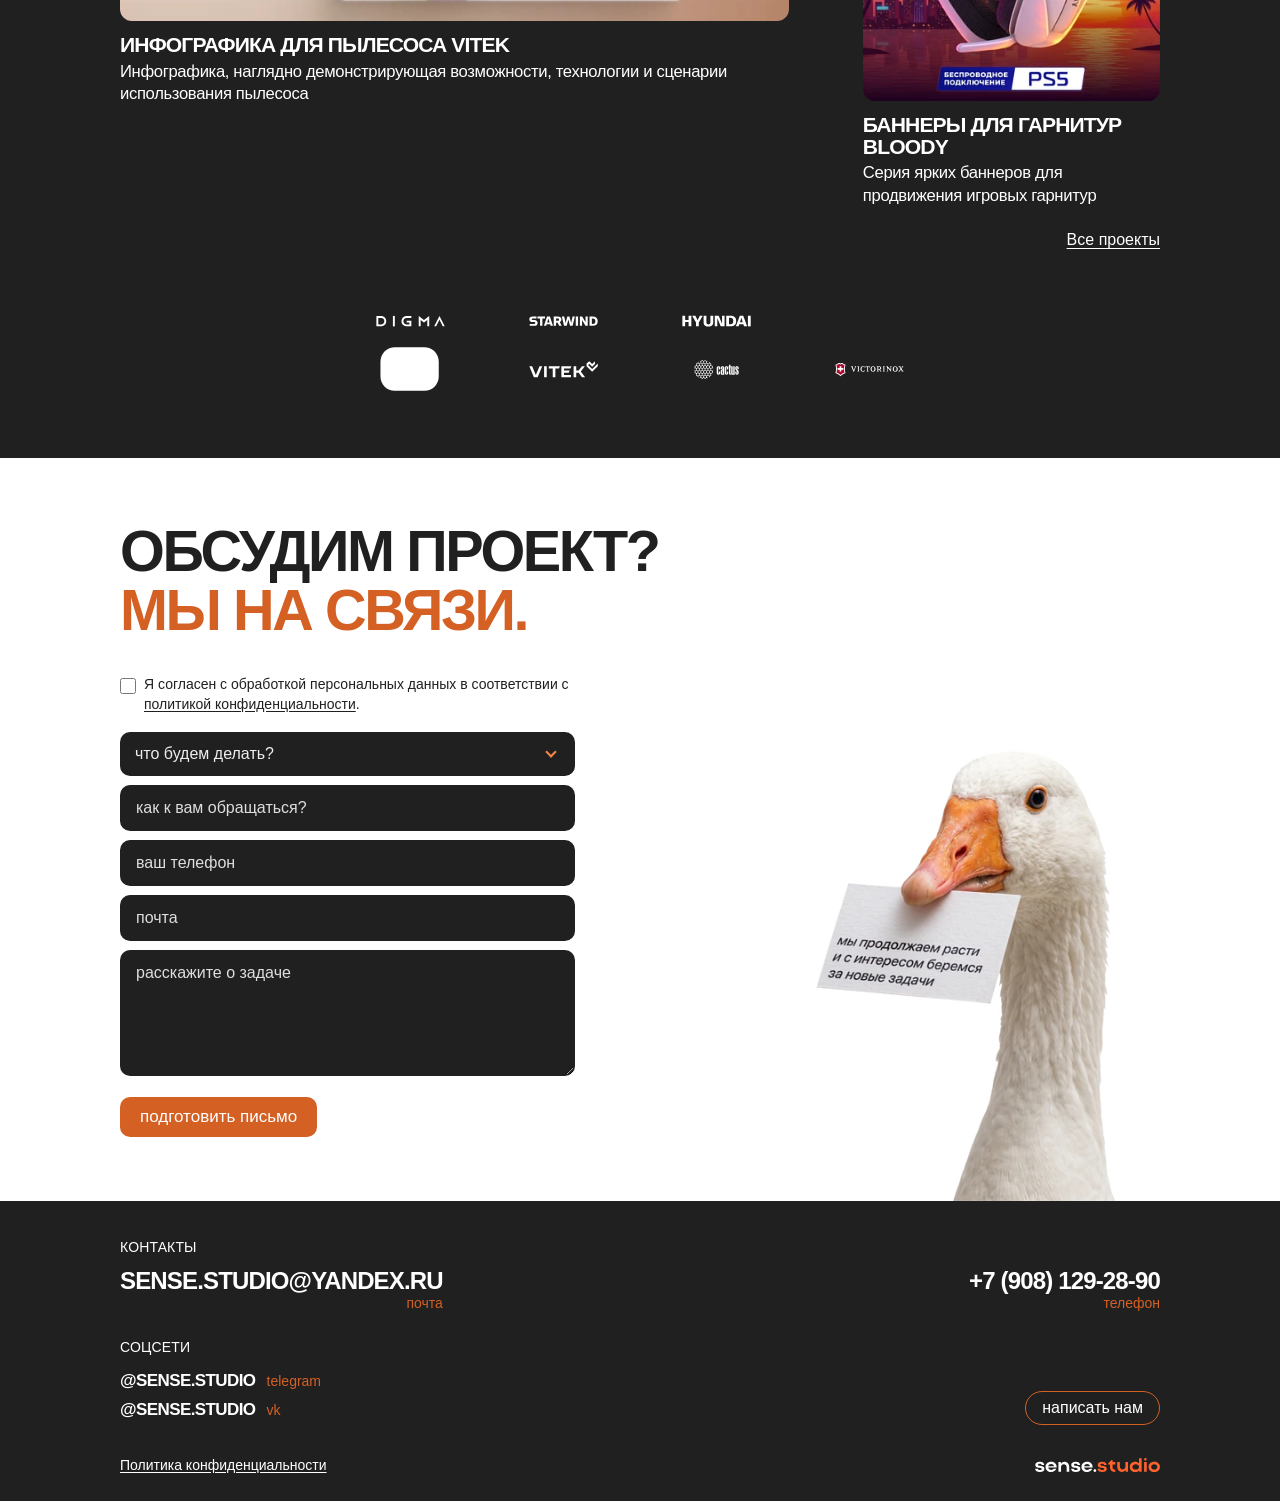
==== commit ec796e7c: "Deploy the packaged site with its latest images and Pages URLs" ====
--- a/public/index.html
+++ b/public/index.html
@@ -62,7 +62,7 @@
 
     <section class="projects dark" id="projects" aria-labelledby="projects-title">
       <div class="wrap"><h2 id="projects-title">Избранные проекты</h2>
-        <div class="project-grid"><article class="project"><a href="projects/hyundai/"><span class="project-cover"><img loading="lazy" src="assets/hyundai.webp" alt="" width="1350" height="844"></span><h3>Карточки телевизоров Hyundai</h3></a><p>За короткий срок оформили более 20 моделей телевизоров Hyundai в единой визуальной системе.</p></article><article class="project"><a href="projects/rondell/"><span class="project-cover"><img loading="lazy" src="assets/rondell.webp" alt="" width="1350" height="900"></span><h3>Упаковка Röndell Urban Pro</h3></a><p>Разработка дизайна упаковки для серии современной кухонной посуды с учётом фирменного стиля бренда</p></article><article class="project"><a href="projects/vitek/"><span class="project-cover"><img loading="lazy" src="assets/vitek.webp" alt="" width="1350" height="637"></span><h3>Инфографика для пылесоса VITEK</h3></a><p>Инфографика, наглядно демонстрирующая возможности, технологии и сценарии использования пылесоса</p></article><article class="project"><a href="projects/bloody/"><span class="project-cover"><img loading="lazy" src="assets/bloody.webp" alt="" width="958" height="1276"></span><h3>Баннеры для гарнитур Bloody</h3></a><p>Серия ярких баннеров для продвижения игровых гарнитур</p></article></div><a class="all-projects" href="projects/">Все проекты</a>
+        <div class="project-grid"><article class="project"><a href="projects/hyundai/"><span class="project-cover"><img loading="lazy" decoding="async" src="assets/hyundai.webp" srcset="assets/home/hyundai-360.webp 360w, assets/home/hyundai-720.webp 720w, assets/hyundai.webp 1350w" sizes="(max-width: 680px) calc(45vw - 6px), min(24vw, 297px)" alt="" width="1350" height="844"></span><h3>Карточки телевизоров Hyundai</h3></a><p>За короткий срок оформили более 20 моделей телевизоров Hyundai в единой визуальной системе.</p></article><article class="project"><a href="projects/rondell/"><span class="project-cover"><img loading="lazy" decoding="async" src="assets/rondell.webp" srcset="assets/home/rondell-360.webp 360w, assets/home/rondell-720.webp 720w, assets/rondell.webp 1350w" sizes="(max-width: 680px) calc(45vw - 6px), min(54vw, 669px)" alt="" width="1350" height="900"></span><h3>Упаковка Röndell Urban Pro</h3></a><p>Разработка дизайна упаковки для серии современной кухонной посуды с учётом фирменного стиля бренда</p></article><article class="project"><a href="projects/vitek/"><span class="project-cover"><img loading="lazy" decoding="async" src="assets/vitek.webp" srcset="assets/home/vitek-360.webp 360w, assets/home/vitek-720.webp 720w, assets/vitek.webp 1350w" sizes="(max-width: 680px) calc(45vw - 6px), min(54vw, 669px)" alt="" width="1350" height="637"></span><h3>Инфографика для пылесоса VITEK</h3></a><p>Инфографика, наглядно демонстрирующая возможности, технологии и сценарии использования пылесоса</p></article><article class="project"><a href="projects/bloody/"><span class="project-cover"><img loading="lazy" decoding="async" src="assets/bloody.webp" srcset="assets/home/bloody-360.webp 360w, assets/home/bloody-720.webp 720w, assets/bloody.webp 958w" sizes="(max-width: 680px) calc(45vw - 6px), min(24vw, 297px)" alt="" width="958" height="1276"></span><h3>Баннеры для гарнитур Bloody</h3></a><p>Серия ярких баннеров для продвижения игровых гарнитур</p></article></div><a class="all-projects" href="projects/">Все проекты</a>
         <img class="partners" src="assets/partners.svg" width="837" height="128" loading="lazy" alt="DIGMA, Starwind, Hyundai, Röndell, Parker, Vitek, Cactus, Victorinox">
       </div>
     </section>
@@ -88,7 +88,7 @@
             <button type="button" class="pill" id="copy-email">скопировать текст</button>
           </div>
         </form>
-        <img class="goose" src="assets/goose.webp" alt="Гусь с запиской о новых задачах" width="345" height="501" loading="lazy">
+        <img class="goose" decoding="async" src="assets/goose.webp" srcset="assets/home/goose-360.webp 360w, assets/home/goose-640.webp 640w, assets/goose.webp 1120w" sizes="(max-width: 680px) 33.3vw, min(33.6vw, 320px)" alt="Гусь с запиской о новых задачах" width="1120" height="1608" loading="lazy">
       </div>
     </section>
   </main>
@@ -102,7 +102,7 @@
     
     <div class="detail-body"><h2 id="detail-title">Услуги студии</h2><p id="detail-text"></p><div class="service-columns" id="detail-groups"></div><a class="pill" href="#contact" id="detail-contact">обсудить задачу</a></div>
   </dialog>
-<dialog id="contact-popup" aria-labelledby="popup-title"><form method="dialog"><button class="close" aria-label="Закрыть">×</button></form><h2 id="popup-title">Ваш ход.<br><em>Мы на связи.</em></h2><div id="popup-form"></div><img class="popup-goose" src="assets/goose.webp" alt="" width="1120" height="1608"></dialog>
+<dialog id="contact-popup" aria-labelledby="popup-title"><form method="dialog"><button class="close" aria-label="Закрыть">×</button></form><h2 id="popup-title">Ваш ход.<br><em>Мы на связи.</em></h2><div id="popup-form"></div><img class="popup-goose" loading="lazy" decoding="async" src="assets/goose.webp" srcset="assets/home/goose-360.webp 360w, assets/home/goose-640.webp 640w, assets/goose.webp 1120w" sizes="(max-width: 680px) 0px, min(32vw, 244px)" alt="" width="1120" height="1608"></dialog>
 </body>
 </html>
 
